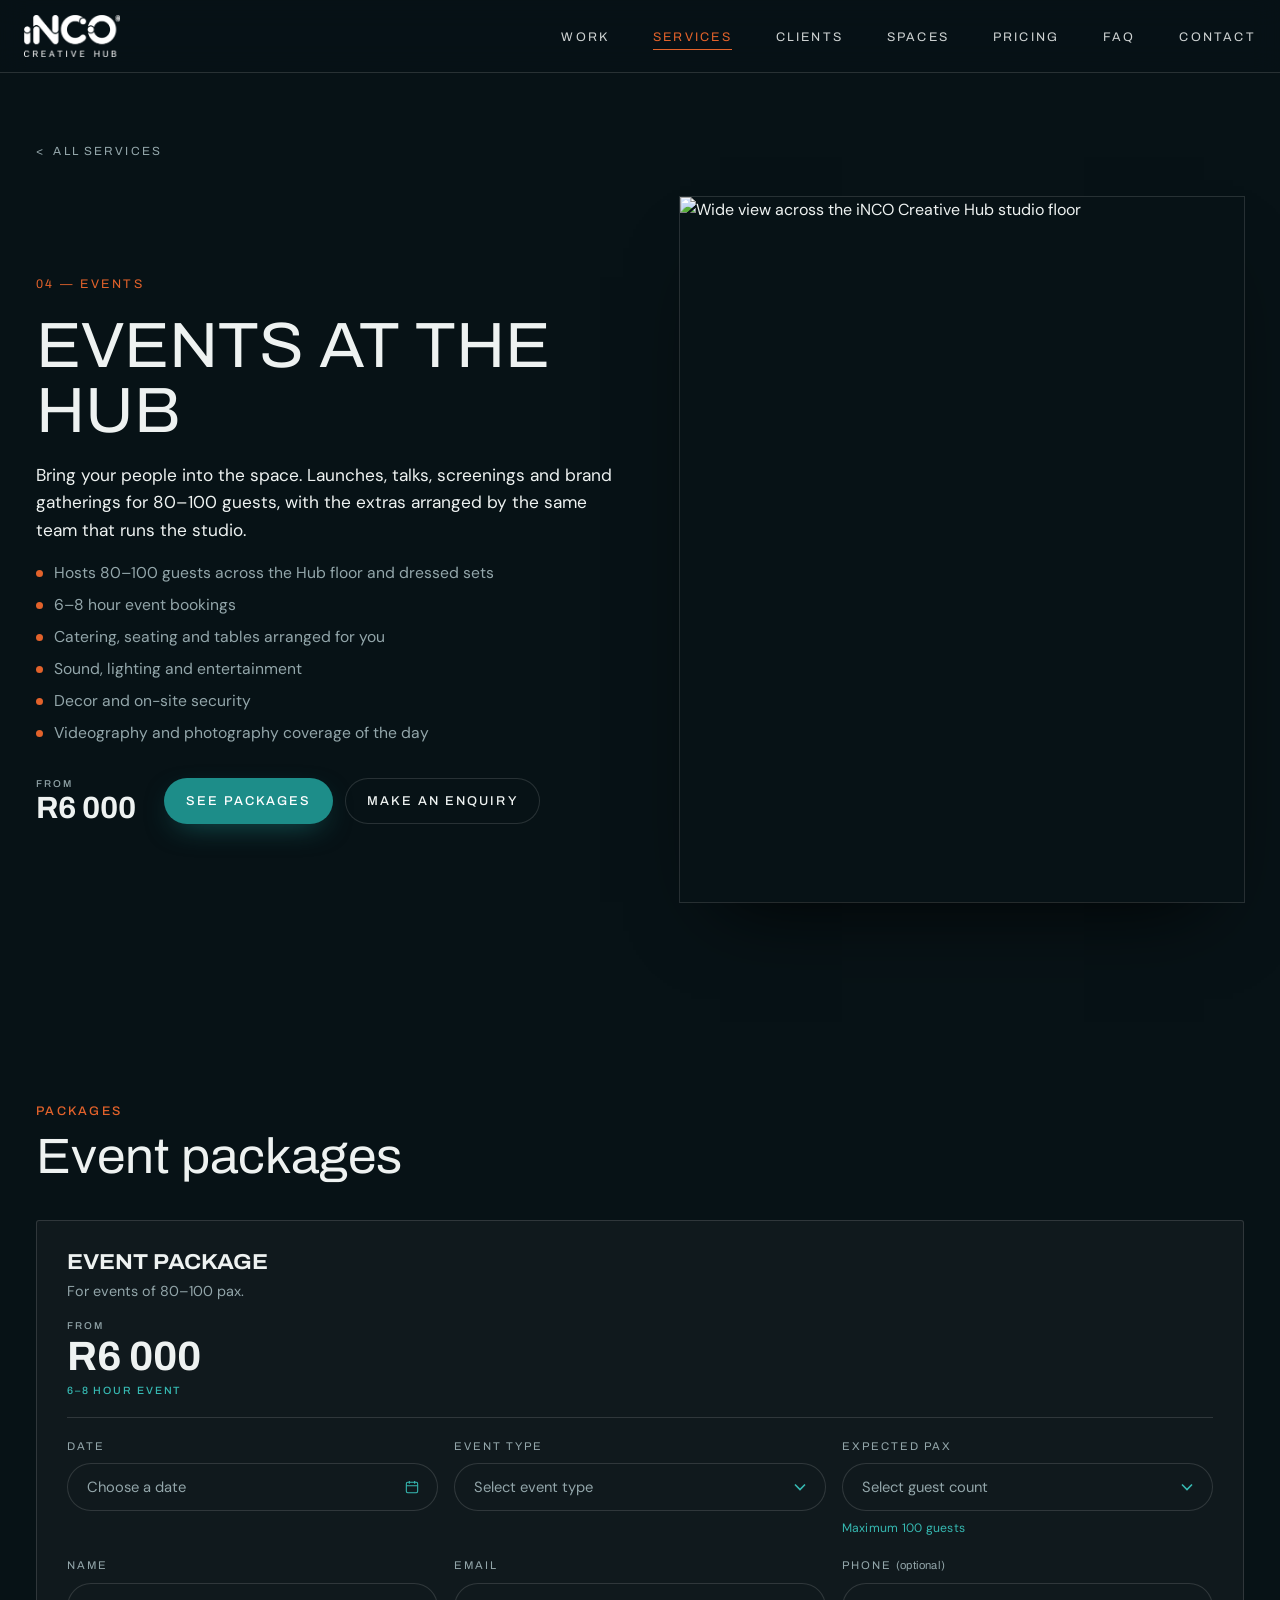
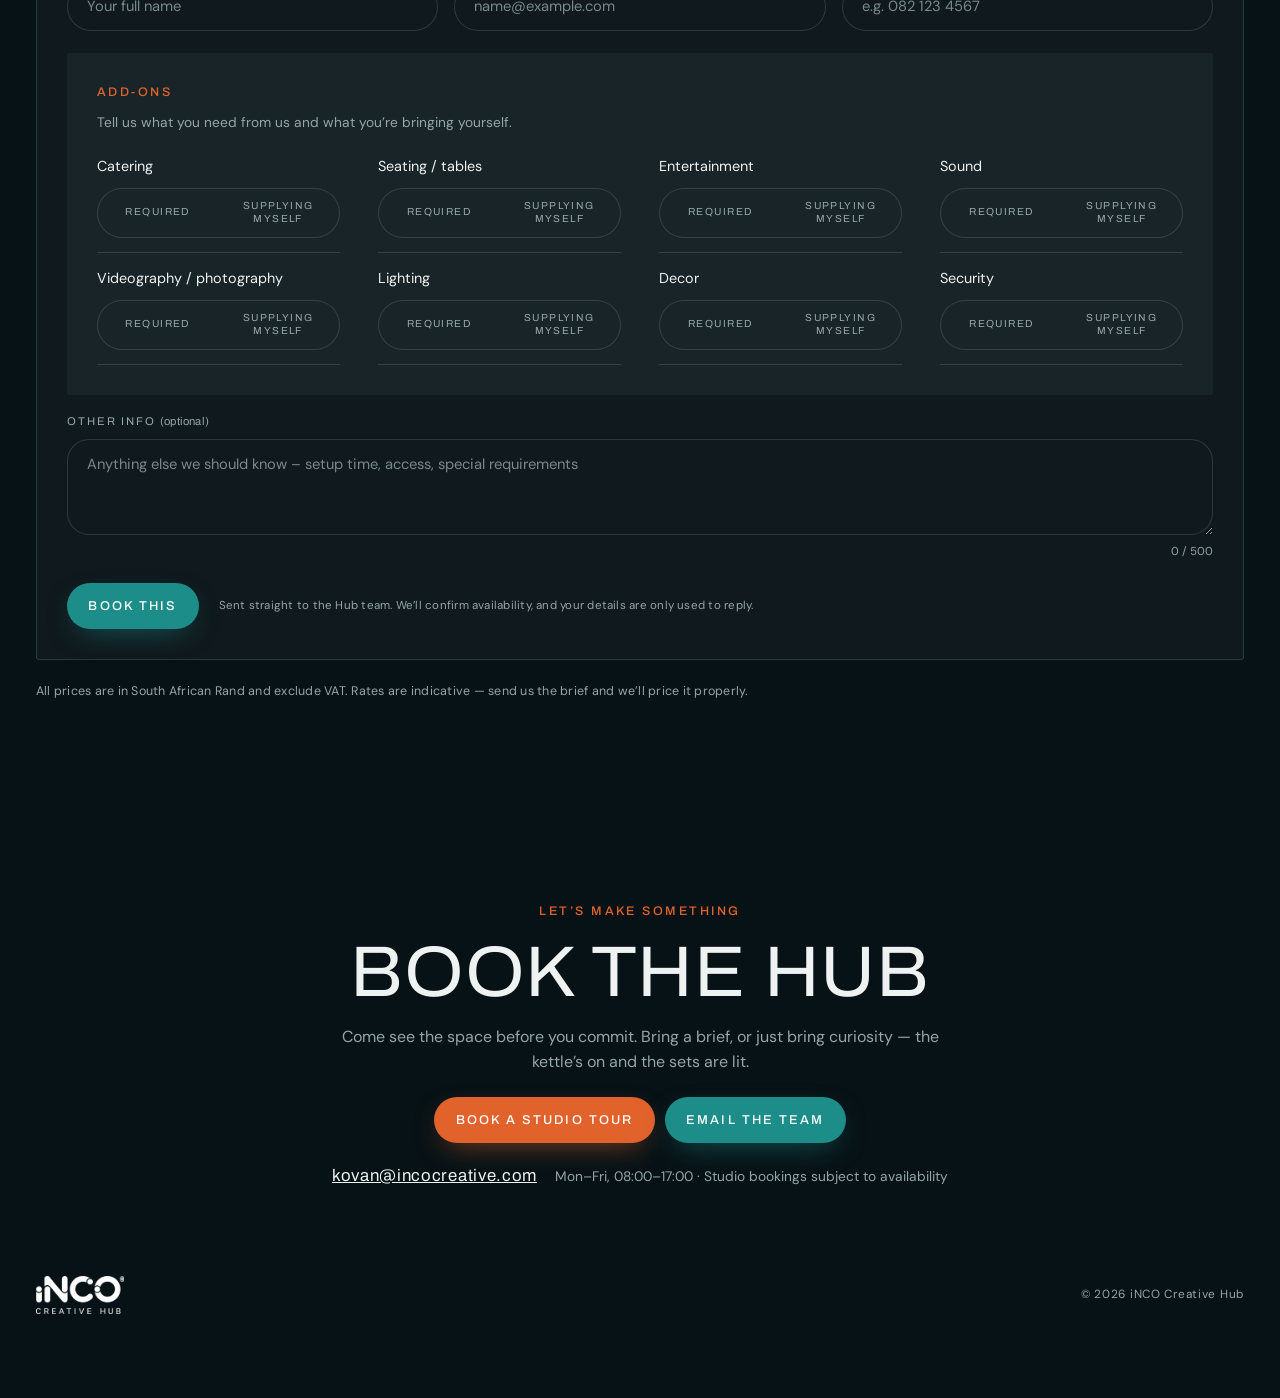
==== events.html @ 69b6cc2a "Real service pages + Services sub-menu; pricing on the page (no pop-up); sitemap and robots" ====
<!doctype html>
<html lang="en">
<head>
<meta charset="utf-8">
<meta name="viewport" content="width=device-width, initial-scale=1, viewport-fit=cover">
<link rel="preconnect" href="https://fonts.googleapis.com">
<link rel="preconnect" href="https://fonts.gstatic.com" crossorigin>
<link rel="stylesheet" href="https://fonts.googleapis.com/css2?family=Archivo:wdth,wght@62..125,300..700&family=DM+Sans:opsz,wght@9..40,300..600&display=swap">
<title>Event Venue in Durban | iNCO Creative Hub</title>
<meta name="description" content="Events at iNCO Creative Hub in Durban: Bring your people into the space. Launches, talks, screenings and brand gatherings for 80–100 guests, with the…">
<link rel="canonical" href="https://sumo69moodley.github.io/inco-creative-hub/events.html">
<meta property="og:type" content="website">
<meta property="og:site_name" content="iNCO Creative Hub">
<meta property="og:title" content="Event Venue in Durban | iNCO Creative Hub">
<meta property="og:description" content="Events at iNCO Creative Hub in Durban: Bring your people into the space. Launches, talks, screenings and brand gatherings for 80–100 guests, with the…">
<meta property="og:url" content="https://sumo69moodley.github.io/inco-creative-hub/events.html">
<meta property="og:image" content="https://incocreative.com/wp-content/uploads/2026/09/inco-hub-space.jpg">
<link rel="stylesheet" href="assets/css/site.css">
</head>
<body class="page-svc">
<!-- Generated by tools/build_pages.py from index.html. Edit index.html, then re-run the script. -->
<main>
  <header class="nav" id="nav">
  <div class="nav__in">
    <a class="nav__logo" href="index.html" aria-label="iNCO Creative Hub home"><img src="assets/img/inco-creative-hub-logo.png" alt="iNCO Creative Hub" width="840" height="362"></a>
    <button class="nav__menu" id="menuBtn" aria-expanded="false" aria-controls="navLinks">MENU</button>
    <ul class="nav__links" id="navLinks">
      <li><a href="index.html#work" data-spy="work">WORK</a></li>
      <li class="has-sub"><a href="index.html#services" data-spy="services" class="is-active">SERVICES</a>
        <ul class="nav__sub" aria-label="Services">
          <li><a href="vodcasting.html">Vodcasting</a></li>
          <li><a href="videography.html">Videography</a></li>
          <li><a href="photography.html">Photography</a></li>
          <li><a href="events.html" aria-current="page">Events</a></li>
        </ul>
      </li>
      <li><a href="index.html#clients" data-spy="clients">CLIENTS</a></li>
      <li><a href="index.html#spaces" data-spy="spaces">SPACES</a></li>
      <li><a href="index.html#pricing" data-spy="pricing">PRICING</a></li>
      <li><a href="index.html#faq" data-spy="faq">FAQ</a></li>
      <li><a href="index.html#contact" data-spy="contact">CONTACT</a></li>
    </ul>
  </div>
</header>

  <section class="svcpage" aria-labelledby="svcTitle">
    <div class="wrap">
      <a class="svcpage__back" href="index.html#services">&lt;&nbsp; All services</a>
      <div class="svcpage__hero">
        <div class="pg-text svcpage__text">
          <span class="num">04 — EVENTS</span>
          <h1 id="svcTitle">Events at the Hub</h1>
          <p>Bring your people into the space. Launches, talks, screenings and brand gatherings for 80–100 guests, with the extras arranged by the same team that runs the studio.</p>
          <ul class="pg-list"><li>Hosts 80–100 guests across the Hub floor and dressed sets</li><li>6–8 hour event bookings</li><li>Catering, seating and tables arranged for you</li><li>Sound, lighting and entertainment</li><li>Decor and on-site security</li><li>Videography and photography coverage of the day</li></ul>
          <div class="pg-foot"><p class="pg-from"><small>From</small>R6 000</p><div class="svcpage__btns"><a class="btn btn--teal" href="#packages">See packages</a><button class="btn btn--ghost" type="button" data-enquire="Events" aria-haspopup="dialog">Make an enquiry</button></div></div>
        </div>
        <figure class="svcpage__img"><img src="https://incocreative.com/wp-content/uploads/2026/09/inco-hub-space.jpg" alt="Wide view across the iNCO Creative Hub studio floor" loading="eager" fetchpriority="high"></figure>
      </div>
      <div class="svcpage__pk" id="packages">
        <p class="eyebrow">Packages</p>
        <h2 class="h-lg">Event packages</h2>
        <div class="ppanel" id="panel-evt">
        <div class="tiers">
          <article class="tier">
            <h3>Event Package</h3>
            <p class="tier__sub">For events of 80–100 pax.</p>
            <p class="tier__price tier__price--gap">R6 000<small>6–8 hour event</small></p>
            <form class="bk" id="bkForm" novalidate aria-label="Book the event space" data-package="Event Package" data-price-zar="6000" data-duration="6–8 hours">
              <div class="bk__grid">
                <div class="bk__f" id="bkDateF">
                  <span class="bk__lbl" id="bkDateLbl">Date</span>
                  <div class="bk__dwrap">
                    <button class="bk__ctl bk__date" id="bkDate" type="button" aria-haspopup="dialog" aria-expanded="false" aria-controls="bkCal" aria-labelledby="bkDateLbl bkDateTxt" aria-describedby="bkDateErr"><span id="bkDateTxt">Choose a date</span><svg width="16" height="16" viewBox="0 0 24 24" fill="none" stroke="currentColor" stroke-width="1.6" aria-hidden="true"><rect x="3.5" y="5" width="17" height="15.5" rx="2"/><path d="M3.5 10h17M8 3v4M16 3v4"/></svg></button>
                    <div class="bk__cal" id="bkCal" role="dialog" aria-label="Choose an event date" hidden></div>
                  </div>
                  <p class="bk__err" id="bkDateErr" hidden>Choose a date for your event.</p>
                </div>
                <div class="bk__f" id="bkTypeF">
                  <label class="bk__lbl" for="bkType">Event type</label>
                  <select class="bk__ctl" id="bkType" required aria-describedby="bkTypeErr">
                    <option value="" disabled selected>Select event type</option><option>Corporate function</option><option>Product launch</option><option>Conference / seminar</option><option>Workshop / training</option><option>Networking event</option><option>Brand activation</option><option>Private celebration</option><option>Other</option>
                  </select>
                  <p class="bk__err" id="bkTypeErr" hidden>Choose the type of event.</p>
                </div>
                <div class="bk__f" id="bkPaxF">
                  <label class="bk__lbl" for="bkPax">Expected pax</label>
                  <select class="bk__ctl" id="bkPax" required aria-describedby="bkPaxHelp bkPaxErr">
                    <option value="" disabled selected>Select guest count</option><option>10–20</option><option>21–30</option><option>31–40</option><option>41–50</option><option>51–60</option><option>61–70</option><option>71–80</option><option>81–90</option><option>91–100</option>
                  </select>
                  <p class="bk__help" id="bkPaxHelp">Maximum 100 guests</p>
                  <p class="bk__err" id="bkPaxErr" hidden>Choose how many guests you expect.</p>
                </div>
                <div class="bk__f" id="bkNameF">
                  <label class="bk__lbl" for="bkName">Name</label>
                  <input class="bk__ctl" id="bkName" autocomplete="name" maxlength="80" required aria-describedby="bkNameErr" placeholder="Your full name">
                  <p class="bk__err" id="bkNameErr" hidden>Add your name so we know who&rsquo;s booking.</p>
                </div>
                <div class="bk__f" id="bkEmailF">
                  <label class="bk__lbl" for="bkEmail">Email</label>
                  <input class="bk__ctl" id="bkEmail" type="email" autocomplete="email" maxlength="120" required aria-describedby="bkEmailErr" placeholder="name@example.com">
                  <p class="bk__err" id="bkEmailErr" hidden>Enter an email address like name@example.com.</p>
                </div>
                <div class="bk__f" id="bkPhoneF">
                  <label class="bk__lbl" for="bkPhone">Phone <span class="bk__opt">(optional)</span></label>
                  <input class="bk__ctl" id="bkPhone" type="tel" inputmode="tel" autocomplete="tel" maxlength="30" aria-describedby="bkPhoneErr" placeholder="e.g. 082 123 4567">
                  <p class="bk__err" id="bkPhoneErr" hidden>Check the number (digits, spaces, + and - only).</p>
                </div>
                <!-- spam trap: hidden from people, bots fill it in -->
                <div class="hp" aria-hidden="true"><label for="bkWeb">Leave this empty</label><input id="bkWeb" type="text" tabindex="-1" autocomplete="off"></div>
                <!-- add-ons (Events only): Required | Supplying myself, sent with the booking -->
                <div class="bk__f bk__f--full addons addons--pick bk__addons" id="bkAddons"><h4>Add-ons</h4><p class="addons__intro">Tell us what you need from us and what you&rsquo;re bringing yourself.</p><dl><div><dt id="ao-catering">Catering</dt><dd><span class="seg" role="group" aria-labelledby="ao-catering" data-addon="catering"><button class="seg__btn" type="button" data-val="required" aria-pressed="false">Required</button><button class="seg__btn" type="button" data-val="self_supplied" aria-pressed="false">Supplying myself</button></span></dd></div><div><dt id="ao-seating_tables">Seating / tables</dt><dd><span class="seg" role="group" aria-labelledby="ao-seating_tables" data-addon="seating_tables"><button class="seg__btn" type="button" data-val="required" aria-pressed="false">Required</button><button class="seg__btn" type="button" data-val="self_supplied" aria-pressed="false">Supplying myself</button></span></dd></div><div><dt id="ao-entertainment">Entertainment</dt><dd><span class="seg" role="group" aria-labelledby="ao-entertainment" data-addon="entertainment"><button class="seg__btn" type="button" data-val="required" aria-pressed="false">Required</button><button class="seg__btn" type="button" data-val="self_supplied" aria-pressed="false">Supplying myself</button></span></dd></div><div><dt id="ao-sound">Sound</dt><dd><span class="seg" role="group" aria-labelledby="ao-sound" data-addon="sound"><button class="seg__btn" type="button" data-val="required" aria-pressed="false">Required</button><button class="seg__btn" type="button" data-val="self_supplied" aria-pressed="false">Supplying myself</button></span></dd></div><div><dt id="ao-videography_photography">Videography / photography</dt><dd><span class="seg" role="group" aria-labelledby="ao-videography_photography" data-addon="videography_photography"><button class="seg__btn" type="button" data-val="required" aria-pressed="false">Required</button><button class="seg__btn" type="button" data-val="self_supplied" aria-pressed="false">Supplying myself</button></span></dd></div><div><dt id="ao-lighting">Lighting</dt><dd><span class="seg" role="group" aria-labelledby="ao-lighting" data-addon="lighting"><button class="seg__btn" type="button" data-val="required" aria-pressed="false">Required</button><button class="seg__btn" type="button" data-val="self_supplied" aria-pressed="false">Supplying myself</button></span></dd></div><div><dt id="ao-decor">Decor</dt><dd><span class="seg" role="group" aria-labelledby="ao-decor" data-addon="decor"><button class="seg__btn" type="button" data-val="required" aria-pressed="false">Required</button><button class="seg__btn" type="button" data-val="self_supplied" aria-pressed="false">Supplying myself</button></span></dd></div><div><dt id="ao-security">Security</dt><dd><span class="seg" role="group" aria-labelledby="ao-security" data-addon="security"><button class="seg__btn" type="button" data-val="required" aria-pressed="false">Required</button><button class="seg__btn" type="button" data-val="self_supplied" aria-pressed="false">Supplying myself</button></span></dd></div></dl></div>
                <div class="bk__f bk__f--full">
                  <label class="bk__lbl" for="bkInfo">Other info <span class="bk__opt">(optional)</span></label>
                  <textarea class="bk__ctl" id="bkInfo" rows="3" maxlength="500" aria-describedby="bkCount" placeholder="Anything else we should know – setup time, access, special requirements"></textarea>
                  <p class="bk__count" id="bkCount">0 / 500</p>
                </div>
              </div>
              <div class="bk__foot">
                <button class="btn btn--ghost" type="submit" id="bkSend">Book this</button>
                <p class="note">Sent straight to the Hub team. We&rsquo;ll confirm availability, and your details are only used to reply.</p>
              </div>
              <p class="bk__msg" id="bkMsg" role="status" aria-live="polite" hidden></p>
            </form>
          </article></div>
      </div>
        <p class="note pricing__note">All prices are in South African Rand and exclude VAT. Rates are indicative — send us the brief and we’ll price it properly.</p>
      </div>
    </div>
  </section>

  <section class="closing" aria-label="Contact">
    <div class="wrap">
      <div class="talk" id="contact">
        <p class="eyebrow">Let’s make something</p>
        <h2 class="h-xl">Book the Hub</h2>
        <p class="lede">Come see the space before you commit. Bring a brief, or just bring curiosity — the kettle’s on and the sets are lit.</p>
        <div class="visit__btns"><button class="btn btn--orange" type="button" data-enquire="Studio tour" aria-haspopup="dialog">Book a studio tour</button><button class="btn btn--teal" type="button" data-enquire="General enquiry" aria-haspopup="dialog">Email the team</button></div>
        <p class="talk__mail"><a href="mailto:kovan@incocreative.com">kovan@incocreative.com</a><span>Mon–Fri, 08:00–17:00 · Studio bookings subject to availability</span></p>
      </div>
      <footer class="foot">
        <img src="assets/img/inco-creative-hub-logo.png" alt="iNCO Creative Hub" width="840" height="362" loading="lazy">
        <small>&copy; <span id="yr">2026</span> iNCO Creative Hub</small>
      </footer>
    </div>
  </section>
</main>

<!-- Enquiry drawer -->
<div class="drawer" id="drawer" role="dialog" aria-modal="true" aria-labelledby="dTitle" hidden>
  <div class="drawer__scrim" data-dclose></div>
  <div class="drawer__panel">
    <button class="drawer__x" type="button" data-dclose aria-label="Close enquiry"><svg width="14" height="14" viewBox="0 0 24 24" stroke="currentColor" stroke-width="1.8" fill="none"><path d="M5 5l14 14M19 5L5 19"/></svg></button>
    <p class="eyebrow">Make an enquiry</p>
    <h2 id="dTitle">Let&rsquo;s talk</h2>
    <form id="enqForm" novalidate>
      <div style="display:flex;flex-direction:column;gap:14px">
        <div class="field"><label for="fName">Name</label><input id="fName" name="name" autocomplete="name" maxlength="80" required></div>
        <div class="field"><label for="fEmail">Email</label><input id="fEmail" name="email" type="email" autocomplete="email" maxlength="120" required></div>
        <div class="field"><label for="fPhone">Phone <span class="field__opt">(optional)</span></label><input id="fPhone" name="phone" type="tel" autocomplete="tel" inputmode="tel" maxlength="30"></div>
        <div class="field"><label for="fTopic">I&rsquo;m interested in</label>
          <select id="fTopic" name="topic">
            <option>General enquiry</option><option>Studio tour</option><option>Vodcasting</option><option>Photography</option><option>Videography</option><option>Events</option><option>Full offering</option><option>The space</option><option>Project enquiry</option>
          </select></div>
        <div class="field"><label for="fMsg">Message</label><textarea id="fMsg" name="message" rows="5" maxlength="2000" required></textarea></div>
        <!-- spam trap: hidden from people, bots fill it in -->
        <div class="hp" aria-hidden="true"><label for="fWeb">Leave this empty</label><input id="fWeb" name="_honey" type="text" tabindex="-1" autocomplete="off"></div>
        <label class="consent"><input id="fConsent" type="checkbox" required> <span>I agree that iNCO Creative may use these details to respond to my enquiry.</span></label>
        <button class="btn btn--orange" type="submit" id="fSend">Send enquiry</button>
        <p class="drawer__msg" id="dMsg" role="status" aria-live="polite" hidden></p>
        <p class="note" style="margin:0">Sent securely (HTTPS) straight to the iNCO team at kovan@incocreative.com. Your details are only used to reply to you.</p>
      </div>
    </form>
  </div>
</div>

<button class="totop" id="toTop" type="button" aria-label="Back to top" title="Back to top" tabindex="-1">
  <svg viewBox="0 0 24 24" fill="none" stroke="currentColor" stroke-width="1.8" stroke-linecap="round" stroke-linejoin="round" aria-hidden="true"><path d="M12 19V5M5.5 11.5L12 5l6.5 6.5"/></svg>
</button>

<script src="assets/js/site.js"></script>
</body>
</html>
---- assets/css/site.css ----
/* Layout: one-page cinematic scroll in five sections (Home, Work ring, Services book, Spaces, Clients) on a dark studio ground. */
:root{--strip-pad:26px;--sec:100px; /* space between sections (200px on bigger screens, see below) *//* one gap between every section */
  --ink:#071216;          /* page ground (brief dark) */
  --panel:#10191d;        /* book pages, panels */
  --panel-2:#192428;      /* raised surface */
  --deep:#0b3b4f;         /* brand deep teal (cover) */
  --teal:#1d8d89;         /* teal action */
  --teal-hi:#36b9b2;      /* teal on dark, links */
  --orange:#e2622b;       /* brand orange */
  --orange-hi:#f07a45;
  --cream:#f3eee5;        /* logo strip */
  --fg:#eef2f1;
  --muted:#93a6aa;
  --line:rgba(238,242,241,.14);
  --display:"Archivo","Arial Narrow",Arial,sans-serif;
  --body:"DM Sans",system-ui,-apple-system,"Segoe UI",Roboto,sans-serif;
  --gutter:max(16px,env(safe-area-inset-left,0px));
  --gutter-r:max(16px,env(safe-area-inset-right,0px));
  --wrap:1240px;
  --ease:cubic-bezier(.22,.8,.24,1);
  color-scheme:dark;
}
@media (min-width:1024px){:root{--sec:200px}}
*{box-sizing:border-box}
[hidden]{display:none!important}
html{scroll-behavior:smooth;background:var(--ink)}
body{margin:0;background:var(--ink);color:var(--fg);font-family:var(--body);font-size:16px;line-height:1.6;-webkit-font-smoothing:antialiased;overflow-x:hidden}
body::before{content:"";position:fixed;inset:0 0 auto;height:env(safe-area-inset-top,0px);z-index:60;background:var(--ink)}
img,video{max-width:100%;display:block}
a{color:inherit}
button{font:inherit;color:inherit}
:focus-visible{outline:2px solid var(--orange);outline-offset:3px}
.sr{position:absolute!important;width:1px;height:1px;overflow:hidden;clip:rect(0 0 0 0);white-space:nowrap}
.wrap{max-width:var(--wrap);margin:0 auto;padding-left:var(--gutter);padding-right:var(--gutter-r)}
.eyebrow{font-family:var(--display);font-size:.78rem;letter-spacing:.2em;text-transform:uppercase;color:var(--orange);font-weight:500;margin:0}
.h-xl{font-family:var(--display);font-weight:400;font-stretch:105%;text-transform:uppercase;letter-spacing:.01em;line-height:1.02;font-size:clamp(2.3rem,5.6vw,4.6rem);margin:.25em 0 .2em;text-wrap:balance}
.h-lg{font-family:var(--display);font-weight:400;font-stretch:104%;line-height:1.08;font-size:clamp(1.9rem,4vw,3.1rem);margin:.2em 0;text-wrap:balance}
.lede{color:var(--muted);margin:0;max-width:58ch}
.btn{display:inline-flex;align-items:center;justify-content:center;gap:.6em;border:0;cursor:pointer;text-decoration:none;font-family:var(--display);font-weight:500;font-size:.8rem;letter-spacing:.16em;text-transform:uppercase;padding:1em 1.7em;border-radius:999px;transition:transform .35s var(--ease),background .25s,box-shadow .35s var(--ease)}
/* same shine as the step icons (7s cycle, same streak): a light streak sweeps across every call-to-action button */
.btn{position:relative;overflow:hidden;isolation:isolate}
.btn::after{content:"";position:absolute;inset:-20%;background:linear-gradient(115deg,transparent 38%,rgba(255,255,255,.55) 50%,transparent 62%);transform:translateX(-70%);animation:btnShine 7s ease-in-out infinite;animation-delay:var(--sd,0s);pointer-events:none}
.btn:nth-child(2){--sd:.9s}.btn:nth-child(3){--sd:1.8s}.btn:nth-child(4){--sd:2.7s}
@keyframes btnShine{0%,45%{transform:translateX(-70%)}85%,100%{transform:translateX(70%)}}  /* same timing as icoShine, shorter path for wide buttons */
.paused .btn::after{animation:none}
.btn:hover{transform:translateY(-2px)}
.btn--orange{background:var(--orange);color:#fff;box-shadow:0 10px 30px -12px rgba(226,98,43,.7)}
.btn--orange:hover{background:var(--orange-hi)}
.btn--teal{background:var(--teal);color:#fff;box-shadow:0 10px 30px -12px rgba(29,141,137,.7)}
.btn--teal:hover{background:#22a39e}
.btn--ghost{background:transparent;color:var(--fg);box-shadow:inset 0 0 0 1px var(--line)}
.btn--ghost:hover{box-shadow:inset 0 0 0 1px var(--fg)}
.note{font-size:.72rem;color:var(--muted);letter-spacing:.02em}

/* ---------- NAV ---------- */
/* The nav sits just below the hero video as a floating pill; as it scrolls up to the top it widens
   (driven by --nx, 0 → 1, set on scroll) into a full-width bar that then sticks above every section. */
html{scroll-padding-top:72px}
.nav{--nx:0;--pw:min(900px,calc(100% - 32px));position:sticky;top:0;z-index:50;height:72px}
.nav__in{display:flex;align-items:center;justify-content:space-between;gap:24px;height:72px;width:calc(var(--pw) + (100% - var(--pw)) * var(--nx));margin:0 auto;padding-inline:max(24px,calc(var(--nx) * (100vw - 1352px) / 2));border-radius:calc((1 - var(--nx)) * 36px);background:rgba(7,18,22,.82);backdrop-filter:blur(14px);-webkit-backdrop-filter:blur(14px);box-shadow:0 0 0 1px rgba(255,255,255,calc((1 - var(--nx)) * .1)),0 1px 0 var(--line),0 18px 40px -24px rgba(0,0,0,calc((1 - var(--nx)) * .9))}
.nav__logo{display:block;width:96px;transition:opacity .5s,transform .5s var(--ease)}
.nav__logo img{width:100%;height:auto}
.nav.is-solid .nav__logo{opacity:1;transform:none;pointer-events:auto}
.nav__links{display:flex;gap:calc(clamp(14px,1.6vw,22px) + var(--nx) * (clamp(18px,3.4vw,52px) - clamp(14px,1.6vw,22px)));list-style:none;margin:0;padding:0}
.nav__links a{font-family:var(--display);font-size:.78rem;letter-spacing:.18em;text-decoration:none;color:var(--fg);opacity:.86;position:relative;padding:6px 0;transition:color .25s,opacity .25s}
.nav__links a::after{content:"";position:absolute;left:0;right:0;bottom:0;height:1px;background:var(--orange);transform:scaleX(0);transform-origin:left;transition:transform .4s var(--ease)}
.nav__links a:hover,.nav__links a.is-active{color:var(--orange);opacity:1}
.nav__links a.is-active::after{transform:scaleX(1)}
.nav__menu{display:none;background:none;border:0;font-family:var(--display);letter-spacing:.2em;font-size:.78rem;padding:10px 0;cursor:pointer}

/* ---------- 01 HOME ---------- */
.home{position:relative;height:100svh;min-height:540px;overflow:hidden;background:#000}
.home__bg{position:absolute;inset:0;z-index:0;container-type:size;opacity:calc(1 - .45*var(--hx,0));transform:translateY(calc(var(--hx,0) * 8%));background:#000 url("assets/img/paint-film3-poster.jpg") 50% 75%/cover no-repeat}
/* the logo + CREATIVE HUB sit ~1.6% left of centre in paint-film3; nudge right and scale up a touch so no edge shows */
.home__film{--nudge:translateX(1.6%) scale(1.035);position:absolute;inset:0;width:100%;height:100%;object-fit:cover;object-position:50% 75%;transform:var(--nudge);pointer-events:none}
.home::after{content:"";position:absolute;inset:0;z-index:1;background:linear-gradient(180deg,rgba(7,18,22,0) 0,rgba(7,18,22,0) 76%,rgba(7,18,22,.45) 86%,rgba(7,18,22,.85) 95%,var(--ink) 100%);pointer-events:none}
.home__ctas{position:absolute;z-index:3;left:0;right:0;bottom:calc(env(safe-area-inset-bottom,0px) + 14px);display:flex;flex-direction:column;align-items:center;gap:12px;padding-left:var(--gutter);padding-right:var(--gutter-r)}
.home__btns{display:flex;flex-wrap:wrap;gap:14px;justify-content:center;transition:transform 1s var(--ease),opacity 1s}
.scrollcue{font-family:var(--display);font-size:.64rem;letter-spacing:.3em;color:rgba(255,255,255,.8);text-decoration:none;display:flex;flex-direction:column;align-items:center;gap:6px}
.scrollcue i{width:1px;height:18px;background:linear-gradient(var(--fg),transparent);animation:cue 2.2s var(--ease) infinite;transform-origin:top}
@keyframes cue{0%{transform:scaleY(0)}50%{transform:scaleY(1)}100%{transform:scaleY(1);opacity:0}}

/* ---------- 02 WORK ---------- */
.work{position:relative;min-height:100svh;overflow:hidden;display:flex;flex-direction:column;isolation:isolate;background:var(--ink)}
.work__bg{position:absolute;inset:0;z-index:-1;container-type:size;background:#05090b url("assets/img/walkthrough-poster.jpg") center/cover;-webkit-mask-image:linear-gradient(180deg,transparent 0,rgba(0,0,0,.35) 9%,#000 30%);mask-image:linear-gradient(180deg,transparent 0,rgba(0,0,0,.35) 9%,#000 30%)}
.work__bg video{position:absolute;inset:0;width:100%;height:100%;object-fit:cover}
.work__yt{position:absolute;top:50%;left:50%;width:calc((max(100cqh,56.25cqw) + 180px) * 1.7778);height:calc(max(100cqh,56.25cqw) + 180px);transform:translate(-50%,-50%);border:0;pointer-events:none;opacity:0;transition:opacity 1.6s}
.work__yt.is-live{opacity:1}
/* Portrait screens (phones, upright tablets): show each 16:9 video whole, as a full-width band,
   instead of cropping it to a thin middle strip. A blurred copy of the artwork fills the space around it. */
@media (max-aspect-ratio:4/3){
  .home__bg{background:#05090b}
  .home__bg::before{content:"";position:absolute;inset:-60px;background:url("assets/img/paint-film3-poster.jpg") center/cover no-repeat;filter:blur(40px) brightness(.45) saturate(1.2)}
  .home__bg::after{content:"";position:absolute;z-index:1;left:0;top:-6.75cqw;width:100%;height:56.25cqw;transform:none;background:url("assets/img/paint-film3-poster.jpg") center/cover no-repeat}
  .home__film{z-index:2;inset:auto;left:0;top:-6.75cqw;width:100%;height:56.25cqw;transform:var(--nudge);transform-origin:50% 0}
  .home__ctas{bottom:auto;top:calc(49.5vw - 48px);gap:10px}
  .home__btns{flex-wrap:nowrap!important;gap:8px!important;justify-content:center}
  .home__btns .btn{font-size:.6rem;letter-spacing:.1em;padding:.95em 1.15em;white-space:nowrap;box-shadow:0 6px 18px rgba(0,0,0,.35)}
  .home__ctas .scrollcue{display:none}
  .home{height:49.5vw;min-height:0} /* top ~12% of paint-film3 is a near-black band; crop it off on narrow screens */
  .home::after{background:none}
  .work__bg.yt-live video{filter:blur(30px) brightness(.5) saturate(1.2);transform:scale(1.15)}
  .work__yt{width:100cqw;height:56.25cqw;transform:translate(-50%,-50%)}
}
.work__bg::after{content:"";position:absolute;inset:0;background:radial-gradient(ellipse at 50% 58%,rgba(7,18,22,.35) 0,rgba(7,18,22,.78) 70%),linear-gradient(180deg,rgba(7,18,22,.75),rgba(7,18,22,.2) 30%,rgba(7,18,22,.35) 70%,var(--ink))}
.work__head{padding-top:40px;text-align:center}
.work__head .h-lg{font-weight:300}
.stage{position:relative;flex:1;display:flex;align-items:center;justify-content:center;min-height:clamp(380px,56vh,620px);perspective:1500px;perspective-origin:50% 42%;touch-action:pan-y;user-select:none;-webkit-user-select:none;cursor:grab}
.stage.is-drag{cursor:grabbing}
.ring{--cw:clamp(150px,min(18vw,30vh),330px);--r:460px;position:relative;width:var(--cw);height:calc(var(--cw)*1.38);transform-style:preserve-3d;will-change:transform}
.reel{--f:1;position:absolute;inset:0;padding:0;border:0;background:#0a0f11;cursor:pointer;transform-style:preserve-3d;transform:rotateY(var(--a)) translateZ(var(--r));transition:transform .6s var(--ease),box-shadow .4s;box-shadow:0 0 0 1px var(--edge,var(--teal)),0 30px 60px -30px rgba(0,0,0,.9);border-radius:3px;overflow:hidden}
.reel:nth-child(odd){--edge:var(--orange)}
.reel::before,.reel::after{content:"";position:absolute;left:6px;right:6px;height:7px;z-index:2;background:repeating-linear-gradient(90deg,transparent 0 5px,rgba(243,238,229,.82) 5px 12px,transparent 12px 16px);opacity:.9;border-radius:1px}
.reel::before{top:5px}.reel::after{bottom:5px}
.reel__img{position:absolute;inset:18px 7px;width:calc(100% - 14px);height:calc(100% - 36px);object-fit:cover;filter:brightness(calc(.45 + .55*var(--f))) saturate(calc(.7 + .3*var(--f)));transition:filter .4s;backface-visibility:hidden}
.reel__cap{position:absolute;left:7px;right:7px;bottom:18px;z-index:1;padding:28px 12px 10px;text-align:left;background:linear-gradient(transparent,rgba(7,18,22,.92));opacity:0;transform:translateY(8px);transition:opacity .4s,transform .5s var(--ease)}
.reel__cap b{display:block;font-family:var(--display);font-weight:500;font-size:.82rem;letter-spacing:.06em;text-transform:uppercase}
.reel__cap span{font-size:.7rem;color:var(--teal-hi)}
.reel__num{position:absolute;top:22px;left:12px;z-index:1;font-family:var(--display);font-size:.62rem;letter-spacing:.18em;color:rgba(255,255,255,.75);opacity:calc(var(--f))}
.reel.is-hot{transform:rotateY(var(--a)) translateZ(calc(var(--r) + 90px)) scale(1.16);box-shadow:0 0 0 2px var(--orange),0 50px 90px -30px rgba(0,0,0,.95);z-index:5}
.reel.is-hot .reel__img{filter:none}
.reel.is-hot .reel__cap{opacity:1;transform:none}
.ring.has-hot .reel:not(.is-hot) .reel__img{filter:brightness(calc(.35 + .45*var(--f))) saturate(.65)}
.work__foot{display:flex;justify-content:center;align-items:flex-end;gap:16px;flex-wrap:wrap;padding-bottom:8px}
.work__hint{font-family:var(--display);font-size:.72rem;letter-spacing:.24em;color:var(--fg);text-transform:uppercase;margin:0 auto;transition:color .3s}
.work__hint.is-sel{color:var(--orange)}
/* scrolling "iNCO CREATIVE HUB" band under the carousel */
.work__mq{overflow:hidden;margin-top:100px;padding:clamp(6px,1.2vw,14px) 0 clamp(18px,2.6vw,34px);-webkit-mask-image:linear-gradient(90deg,transparent,#000 6%,#000 94%,transparent);mask-image:linear-gradient(90deg,transparent,#000 6%,#000 94%,transparent)}
.work__mq-track{display:flex;width:max-content;animation:marquee 40s linear infinite}
.work__mq-set{display:flex;align-items:center;flex:none}
.work__mq-set>span{font-family:var(--display);font-weight:700;font-stretch:118%;text-transform:none;font-size:clamp(2.6rem,8vw,6.8rem);line-height:1;letter-spacing:-.01em;white-space:nowrap;color:var(--fg);padding:0 .35em}
.work__mq-set .mq-c{color:var(--orange)}
.work__mq-set .mq-h{color:var(--teal)}
.work__mq-set>span:nth-child(4n+3),.work__mq-set>span:nth-child(4n+3) span{color:transparent;-webkit-text-stroke:2px var(--fg)}
.work__mq-set i{flex:none;width:.5em;height:.5em;font-size:clamp(2.6rem,8vw,6.8rem);border-radius:50%;background:var(--orange)}
.work__mq-set i:nth-of-type(even){background:var(--teal)}
.paused .work__mq-track{animation-play-state:paused}
/* slow services band above "Our work": each service alternates orange / teal */
.work__mq--svc{margin-top:0;padding:100px 0}
.work__mq--svc + .work__head{padding-top:0}
.work__mq--svc .work__mq-track{animation-duration:28s}
.work__mq--svc .work__mq-set>span{font-size:clamp(1.2rem,3.15vw,2.7rem);text-transform:uppercase}
.work__mq--svc .work__mq-set>span:nth-child(4n+1){color:var(--orange)}
.work__mq--svc .work__mq-set>span:nth-child(4n+3){color:var(--teal);-webkit-text-stroke:0}
.work__mq--svc .work__mq-set i,.work__mq--svc .work__mq-set i:nth-of-type(even){font-size:clamp(1.2rem,3.15vw,2.7rem);width:.28em;height:.28em;background:var(--fg)}
.work__swipe{display:none;font-family:var(--display);font-size:.75rem;letter-spacing:.18em;color:var(--fg)}

/* ---------- MODAL (project) ---------- */
.modal{position:fixed;inset:0;z-index:80;display:grid;place-items:center;padding:calc(env(safe-area-inset-top,0px) + 20px) var(--gutter-r) calc(env(safe-area-inset-bottom,0px) + 20px) var(--gutter)}
.modal__scrim{position:absolute;inset:0;background:rgba(4,10,12,.86);backdrop-filter:blur(10px);-webkit-backdrop-filter:blur(10px);opacity:0;transition:opacity .45s}
.modal.is-open .modal__scrim{opacity:1}
.modal__box{position:relative;width:min(1080px,100%);max-height:100%;overflow:auto;background:var(--panel);display:grid;grid-template-columns:1.55fr 1fr;box-shadow:0 0 0 1px var(--teal),0 60px 120px -40px #000;border-radius:3px}
.modal__box.is-flip{overflow:visible}
.modal__media{position:relative;z-index:2;background:#000;min-height:300px;aspect-ratio:16/10}
.modal__media img,.modal__media video{position:absolute;inset:0;width:100%;height:100%;object-fit:cover}
.modal__media{overflow:hidden}.modal__media .m-bg{filter:blur(28px) brightness(.45) saturate(1.2);transform:scale(1.2)}.modal__media .m-fit{object-fit:contain}
.modal__body{padding:clamp(22px,3vw,40px);display:flex;flex-direction:column;gap:14px;min-width:0}
.modal__body h3{font-family:var(--display);font-weight:400;font-stretch:104%;text-transform:uppercase;font-size:clamp(1.5rem,2.6vw,2.2rem);line-height:1.05;margin:0}
.modal__body p{margin:0;color:var(--muted)}
.modal__meta{padding-right:44px;display:flex;justify-content:space-between;align-items:center;font-family:var(--display);font-size:.72rem;letter-spacing:.2em;color:var(--muted)}
.modal__nav{margin-top:auto;display:flex;gap:10px;flex-wrap:wrap}
@media (max-width:760px){.modal .modal__box{grid-template-columns:minmax(0,1fr)}.modal .modal__media{min-height:0}.modal__nav .btn{flex:1 1 auto}}
.modal__close{position:absolute;top:12px;right:12px;z-index:3;width:42px;height:42px;border-radius:50%;border:1px solid rgba(255,255,255,.4);background:rgba(7,18,22,.6);cursor:pointer;display:grid;place-items:center}
.modal__close:hover{background:var(--orange);border-color:var(--orange)}
.modal .anim-in{opacity:0;transform:translateY(10px);transition:opacity .5s .25s,transform .6s .25s var(--ease)}
.modal.is-open .anim-in{opacity:1;transform:none}

/* ---------- 03 SERVICES BOOK ---------- */
.services{padding-block:var(--sec) 0;background:linear-gradient(180deg,var(--ink),#0a1619 60%,var(--ink))}
.services__grid{display:block;max-width:1480px}
.services__grid>*{min-width:0}
.book{--pgpad:clamp(26px,3.6vw,58px);--s:clamp(30px,3vw,42px);--fp:clamp(10px,1.4vw,18px);position:relative;perspective:2400px;outline:none} /* --pgpad: page inner spacing; the buttons sit the same distance from the content above as from the page bottom */
.book__frame{position:relative;background:#000;padding:clamp(10px,1.4vw,18px);box-shadow:0 50px 90px -40px #000,0 0 0 1px rgba(255,255,255,.06)}
/* page curls: folded corners that say "this is a booklet"; they peel a little every few seconds, lift on hover and turn the page on click */
.curl{position:absolute;bottom:var(--fp);width:var(--s);height:var(--s);z-index:8;cursor:pointer;transition:transform .45s var(--ease);animation:curlHint 6s ease-in-out infinite}
.curl--r{right:var(--fp);transform-origin:100% 100%;background:linear-gradient(135deg,#7d8d91 0%,#4b5b60 36%,#2a383d 48%,#000 50.5%);border-top-left-radius:4px}
.curl--l{left:var(--fp);transform-origin:0 100%;background:linear-gradient(225deg,#7d8d91 0%,#4b5b60 36%,#2a383d 48%,#000 50.5%);border-top-right-radius:4px;animation-delay:3s}
.curl::after{content:"";position:absolute;inset:0;pointer-events:none;background:linear-gradient(135deg,transparent 46%,rgba(0,0,0,.55) 49.5%,transparent 50%)}
.curl--l::after{background:linear-gradient(225deg,transparent 46%,rgba(0,0,0,.55) 49.5%,transparent 50%)}
.curl:hover{animation:none;transform:scale(1.25)}
.book__ctrl button{position:relative;z-index:9} /* page buttons stay above the curls */
@keyframes curlHint{0%,78%,100%{transform:none}86%{transform:scale(1.22)}93%{transform:scale(1.08)}}
.paused .curl{animation:none}
@media (prefers-reduced-motion:reduce){.curl{animation:none}}
@media (max-width:900px){
  .curl--l{display:none}
  .curl--r{top:var(--fp);bottom:auto;transform-origin:100% 0;background:linear-gradient(45deg,#7d8d91 0%,#4b5b60 36%,#2a383d 48%,#000 50.5%);border-radius:0 0 0 4px}
  .curl--r::after{background:linear-gradient(45deg,transparent 46%,rgba(0,0,0,.55) 49.5%,transparent 50%)}
}
.book__spine{position:absolute;top:clamp(10px,1.4vw,18px);bottom:clamp(10px,1.4vw,18px);left:50%;width:40px;margin-left:-20px;z-index:6;pointer-events:none;background:linear-gradient(90deg,transparent,rgba(0,0,0,.55) 45%,rgba(255,255,255,.05) 50%,rgba(0,0,0,.45) 55%,transparent)}
.book__pages{position:relative;display:grid;grid-template-columns:1fr 1fr;min-height:clamp(460px,40vw,640px);transform-style:preserve-3d}
.half{position:relative;background:var(--panel);min-width:0;overflow:hidden}
.half--l{border-right:1px solid rgba(0,0,0,.6)}
.pg-text{height:100%;padding:var(--pgpad);display:flex;flex-direction:column;gap:16px}
.pg-text .num{font-family:var(--display);color:var(--orange);font-size:.78rem;letter-spacing:.2em}
.pg-text h3{font-family:var(--display);font-weight:400;font-stretch:104%;text-transform:uppercase;font-size:clamp(1.8rem,3.2vw,3rem);line-height:1.05;margin:0}
.pg-text p{margin:0;color:var(--fg)}
.pg-text>p{font-size:1.02rem;max-width:54ch}
.pg-text .small{color:var(--muted);font-size:.86rem}
.pg-text .btn{margin-top:auto;align-self:flex-start}
.pg-img{height:100%;padding:clamp(14px,2vw,26px) clamp(14px,2vw,26px) var(--pgpad);display:flex;flex-direction:column;gap:12px}
.pg-img figure{margin:0;flex:1;position:relative;overflow:hidden;min-height:200px}
.pg-img img{position:absolute;inset:0;width:100%;height:100%;object-fit:cover;transition:transform 1.4s var(--ease)}
.pg-img figure:hover img{transform:scale(1.05)}
.pg-img .lbl{font-family:var(--display);font-size:.7rem;letter-spacing:.2em;color:var(--orange);display:flex;align-items:center;gap:10px;background:none;border:0;padding:0;cursor:pointer;text-align:left}
.play{position:absolute;inset:0;margin:auto;width:66px;height:66px;border-radius:50%;background:rgba(226,98,43,.92);display:grid;place-items:center;border:0;cursor:pointer;transition:transform .35s var(--ease)}
.play:hover{transform:scale(1.08)}
.leaf{position:absolute;top:0;bottom:0;width:50%;z-index:5;transform-style:preserve-3d;pointer-events:none}
.leaf__face{position:absolute;inset:0;backface-visibility:hidden;-webkit-backface-visibility:hidden;background:var(--panel);overflow:hidden}
.leaf__face--back{transform:rotateY(180deg)}
.leaf__shade{position:absolute;inset:0;pointer-events:none;opacity:0}
/* page controls sit inside the booklet as its footer strip, so they read as part of the book */
.book__ctrl{display:flex;justify-content:space-between;align-items:center;gap:12px;background:var(--panel);padding:0 calc(var(--fp) + var(--s) + 14px) var(--pgpad);font-family:var(--display);font-size:.76rem;letter-spacing:.18em;text-transform:uppercase}
.book__ctrl{--btn:var(--teal);--btn-hover:var(--orange)}
.book[data-tone="b"] .book__ctrl{--btn:var(--orange);--btn-hover:var(--teal)} /* colours alternate page to page */
.book__ctrl button{display:inline-flex;white-space:nowrap;align-items:center;gap:6px;background:var(--btn);border:1px solid var(--btn);border-radius:999px;cursor:pointer;padding:10px 18px;letter-spacing:inherit;font-family:inherit;font-size:inherit;text-transform:inherit;color:#fff;transition:color .25s,background-color .25s,border-color .25s}
.book__ctrl button:hover,.book__ctrl button:focus-visible{border-color:var(--btn-hover);background:var(--btn-hover);color:#fff}
.book__ctrl button:disabled{opacity:.3;cursor:default}
.book__ctrl #bPrev{justify-self:start}
.book__ctrl .nx{justify-self:end}
.book__ctrl .pgno{color:var(--muted);font-variant-numeric:tabular-nums;position:relative;z-index:7}

/* ---------- 04 SPACES ---------- */
.spaces{padding-block:calc(var(--sec) - var(--strip-pad) - 6px) 0} /* logo strip already adds its own bottom padding (+ logo row inset) */
.spaces__grid{display:grid;grid-template-columns:1.45fr 1fr;gap:clamp(14px,2vw,22px);margin-top:28px}
.shot{position:relative;margin:0;overflow:hidden;background:var(--panel)}
.shot img{width:100%;height:100%;object-fit:cover;transform:scale(1.08);transition:transform 1.6s var(--ease)}
.shot:hover img{transform:scale(1.12)}
.shot--big{aspect-ratio:4/3}
.spaces__side{display:flex;flex-direction:column;gap:18px;min-width:0}
.spaces__side .shot{aspect-ratio:16/9}
.visit h3{font-family:var(--display);font-weight:400;letter-spacing:.06em;text-transform:uppercase;font-size:1.35rem;margin:0}
.visit p{margin:.2em 0 1.1em;color:var(--muted);font-size:.92rem}
.visit__btns{display:flex;gap:10px;flex-wrap:wrap}
.facilities{display:grid;grid-template-columns:auto 1fr;gap:18px 40px;align-items:center;margin-top:30px;padding-top:22px;border-top:1px solid var(--line)}
.facilities p{margin:0;color:var(--muted)}


/* ---------- services spreads: hub detail ---------- */
.pg-list{list-style:none;margin:0;padding:0;display:grid;gap:9px;font-size:.93rem;color:var(--muted)}
.pg-list li{position:relative;padding-left:18px;line-height:1.4}
.pg-list li::before{content:"";position:absolute;left:0;top:.5em;width:7px;height:7px;border-radius:50%;background:var(--orange)}
.pg-foot{margin-top:auto;display:flex;align-items:flex-end;justify-content:space-between;gap:14px;flex-wrap:wrap;padding-top:6px}
.pg-text .pg-foot .btn{margin-top:0}
.pg-from{margin:0;font-family:var(--display);font-weight:700;font-size:clamp(1.5rem,2.4vw,2rem);line-height:1}
.pg-from small{display:block;font-weight:500;font-size:.62rem;letter-spacing:.2em;color:var(--muted);margin-bottom:4px;text-transform:uppercase}

/* ---------- spaces: sets gallery + hub intro ---------- */
.spaces .lede{margin-top:6px}
.sets{display:grid;grid-template-columns:repeat(3,1fr);gap:clamp(10px,1.4vw,18px);margin-top:30px}
.set{position:relative;margin:0;overflow:hidden;background:var(--panel);aspect-ratio:4/3}
.set img{width:100%;height:100%;object-fit:cover;transition:transform 1.4s var(--ease)}
.set:hover img{transform:scale(1.06)}
/* photo shine: same sweep as the buttons, softer on images, staggered across the grid */
.set::after{content:"";position:absolute;inset:-20%;z-index:1;background:linear-gradient(115deg,transparent 40%,rgba(255,255,255,.22) 50%,transparent 60%);transform:translateX(-70%);animation:btnShine 7s ease-in-out infinite;animation-delay:var(--sd,0s);pointer-events:none}
.set:nth-child(2){--sd:.5s}.set:nth-child(3){--sd:1s}.set:nth-child(4){--sd:1.5s}.set:nth-child(5){--sd:2s}.set:nth-child(6){--sd:2.5s}
.set figcaption{z-index:2}
.paused .set::after{animation:none;opacity:0}
@media (prefers-reduced-motion:reduce){.set::after{animation:none;opacity:0}}
.set figcaption{position:absolute;left:0;right:0;bottom:0;padding:34px 16px 12px;font-family:var(--display);font-size:.74rem;letter-spacing:.2em;text-transform:uppercase;background:linear-gradient(transparent,rgba(7,18,22,.85))}
.hubintro{display:grid;grid-template-columns:1.2fr 1fr;gap:clamp(24px,4vw,60px);align-items:center;margin-top:clamp(36px,5vw,60px);padding-top:clamp(26px,3vw,40px)}
.hubintro h3{font-family:var(--display);font-weight:700;font-stretch:112%;text-transform:uppercase;font-size:clamp(1.8rem,3.4vw,2.8rem);line-height:1;margin:.25em 0 .35em}
.hubintro p{color:var(--muted);margin:0 0 1.2em;max-width:56ch}
.stats{list-style:none;margin:0;padding:0;display:grid;grid-template-columns:1fr 1fr;gap:1px;background:var(--line)}
.stats li{background:var(--ink);padding:18px 20px}
.stats b{display:block;font-family:var(--display);font-weight:700;font-size:clamp(2rem,3.6vw,2.8rem);line-height:1;color:var(--orange)}
.stats li:nth-child(even) b{color:var(--teal-hi)}
.stats span{font-size:.82rem;color:var(--muted)}
/* The Space: all text centred */
.spaces .wrap>.eyebrow,.spaces .wrap>.h-xl,.spaces .wrap>.lede,.hubintro,.stats li,.set figcaption{text-align:center}
.spaces .wrap>.lede,.hubintro p{margin-inline:auto}
.hubintro .visit__btns{justify-content:center}

/* ---------- pricing (main page) ---------- */
.pricing{padding-block:var(--sec) 0}
.pricing__head{text-align:center}
.pricing__head .lede{margin-inline:auto}
.pricing .ptabs{justify-content:center}

/* ---------- service pages (vodcasting.html, videography.html, photography.html, events.html) ---------- */
.page-svc .nav{position:sticky;top:0}
.svcpage{padding:clamp(36px,5vw,72px) 0 0}
.svcpage__back{display:inline-block;font-family:var(--display);font-size:.74rem;letter-spacing:.18em;text-transform:uppercase;color:var(--muted);text-decoration:none;padding:6px 0;transition:color .25s}
.svcpage__back:hover{color:var(--orange)}
.svcpage__hero{display:grid;grid-template-columns:minmax(0,1.05fr) minmax(0,1fr);gap:clamp(28px,4vw,64px);align-items:center;margin-top:clamp(18px,2.4vw,30px)}
.svcpage .pg-text{height:auto;padding:0;gap:18px}
.svcpage .pg-text h1{font-family:var(--display);font-weight:400;font-stretch:104%;text-transform:uppercase;font-size:clamp(2.4rem,5vw,4.4rem);line-height:1.02;margin:0}
.svcpage .pg-text>p{font-size:1.08rem}
.svcpage .pg-list{font-size:.98rem;gap:10px}
.svcpage .pg-foot{margin-top:10px;align-items:center;justify-content:flex-start;gap:22px 28px}
.svcpage__btns{display:flex;flex-wrap:wrap;gap:12px}
.svcpage__img{margin:0;position:relative;aspect-ratio:4/5;overflow:hidden;box-shadow:0 0 0 1px var(--line),0 40px 80px -40px rgba(0,0,0,.9)}
.svcpage__img img{position:absolute;inset:0;width:100%;height:100%;object-fit:cover}
.svcpage__pk{margin-top:var(--sec);scroll-margin-top:90px}
.svcpage__pk>.h-lg{margin:8px 0 clamp(22px,3vw,36px)}
.svcpage__pk .ppanel{display:block}
@media (max-width:860px){
  .svcpage__hero{grid-template-columns:1fr}
  .svcpage__img{aspect-ratio:16/10;order:-1}
}

/* ---------- 05 rates & packages ---------- */
/* ---------- RATES & PACKAGES pop-up ---------- */
.addons__intro{margin:-4px 0 8px;color:var(--muted);font-size:.86rem}
.ptabs{display:flex;flex-wrap:wrap;gap:8px;margin:30px 0 26px}
.ptabs button{font-family:var(--display);font-size:.78rem;letter-spacing:.18em;text-transform:uppercase;color:var(--fg);background:transparent;border:0;box-shadow:inset 0 0 0 1px var(--line);padding:.95em 1.5em;border-radius:999px;cursor:pointer;transition:background .25s,box-shadow .25s,color .25s}
.ptabs button:hover{box-shadow:inset 0 0 0 1px var(--fg)}
.ptabs button[aria-selected="true"]{background:var(--orange);box-shadow:none;color:#fff}
.tiers{display:grid;grid-template-columns:repeat(auto-fit,minmax(250px,1fr));gap:clamp(12px,1.6vw,20px);align-items:stretch}
.tier{position:relative;display:flex;flex-direction:column;background:var(--panel);padding:clamp(22px,2.4vw,32px);box-shadow:inset 0 0 0 1px var(--line);border-radius:3px}
.tier--best{box-shadow:inset 0 0 0 2px var(--orange)}
.tier__flag{position:absolute;top:-1px;right:20px;background:var(--orange);color:#fff;font-family:var(--display);font-size:.62rem;letter-spacing:.2em;text-transform:uppercase;padding:.5em .9em;border-radius:0 0 2px 2px}
.tier h3{font-family:var(--display);font-weight:700;font-stretch:108%;text-transform:uppercase;font-size:1.35rem;line-height:1.1;margin:0}
.tier__sub{color:var(--muted);font-size:.9rem;margin:.4em 0 0}
.tier__price{font-family:var(--display);font-weight:700;font-size:clamp(2rem,3.2vw,2.6rem);line-height:1;margin:18px 0 0}
.tier__price small{display:block;font-weight:500;font-size:.66rem;letter-spacing:.18em;text-transform:uppercase;color:var(--teal-hi);margin-top:8px}
/* small "From" label above every package price, matching the booklet (.pg-from small) */
.tier__price::before{content:"From";display:block;font-weight:500;font-size:.62rem;letter-spacing:.2em;color:var(--muted);margin-bottom:6px;text-transform:uppercase}
.tier ul{list-style:none;margin:20px 0 24px;padding:16px 0 0;border-top:1px solid var(--line);display:grid;gap:9px;font-size:.9rem}
.tier li{position:relative;padding-left:22px;line-height:1.4}
.tier li::before{content:"";position:absolute;left:2px;top:.3em;width:10px;height:6px;border-left:2px solid var(--teal-hi);border-bottom:2px solid var(--teal-hi);transform:rotate(-45deg)}
.tier .btn{margin-top:auto;align-self:flex-start}
.addons{margin-top:clamp(22px,3vw,34px);padding:clamp(20px,2.4vw,30px);background:var(--panel-2);border-radius:3px}
.addons h4{font-family:var(--display);font-weight:500;font-size:.78rem;letter-spacing:.2em;text-transform:uppercase;color:var(--orange);margin:0 0 12px}
.addons dl{margin:0;display:grid;grid-template-columns:repeat(auto-fit,minmax(min(100%,280px),1fr));column-gap:clamp(20px,3vw,48px)}
.addons dl div{display:flex;justify-content:space-between;gap:16px;padding:11px 0;border-bottom:1px solid var(--line);font-size:.9rem}
.addons dt{color:var(--fg)}
.addons dd{margin:0;color:var(--teal-hi);font-family:var(--display);white-space:nowrap;text-align:right}
/* event booking form (Events card): booking pickers + contact details; Book this checks the required fields and sends the booking */
.bk{margin-top:auto;padding-top:20px;border-top:1px solid var(--line)}
.tier__price--gap{margin-bottom:20px} /* space between the Event Package price and its booking form */
.bk__grid{display:grid;grid-template-columns:repeat(3,minmax(0,1fr));gap:18px 16px}
.bk__f{display:flex;flex-direction:column;gap:8px;min-width:0}
.bk__f--full{grid-column:1/-1}
.bk__lbl{font-family:var(--display);font-size:.7rem;letter-spacing:.18em;text-transform:uppercase;color:var(--muted)}
.bk__opt{text-transform:none;letter-spacing:.02em}
.bk__ctl{width:100%;min-height:48px;margin:0;font:inherit;font-size:.92rem;color:var(--fg);background-color:transparent;border:0;box-shadow:inset 0 0 0 1px var(--line);border-radius:999px;padding:0 44px 0 20px;text-align:left;cursor:pointer;transition:box-shadow .25s;-webkit-appearance:none;appearance:none}
.bk__ctl:hover{box-shadow:inset 0 0 0 1px rgba(238,242,241,.4)}
.bk__ctl:focus-visible,.bk__date[aria-expanded="true"]{outline:none;box-shadow:inset 0 0 0 1.5px var(--teal-hi)}
select.bk__ctl{background-image:url("data:image/svg+xml,%3Csvg xmlns='http://www.w3.org/2000/svg' width='12' height='8' viewBox='0 0 12 8'%3E%3Cpath d='M1 1.5l5 5 5-5' fill='none' stroke='%2336b9b2' stroke-width='1.6'/%3E%3C/svg%3E");background-repeat:no-repeat;background-position:right 20px center;background-size:12px 8px}
select.bk__ctl:invalid{color:var(--muted)}
.bk__ctl option{color:var(--fg);background:var(--panel)}
.bk__dwrap{position:relative}
.bk__date{display:flex;align-items:center;justify-content:space-between;gap:10px;padding-right:18px}
.bk__date svg{flex:none;color:var(--teal-hi)}
.bk__date:not(.has-val) span{color:var(--muted)}
input.bk__ctl{padding:0 20px;cursor:text}
input.bk__ctl::placeholder{color:var(--muted);opacity:.8}
textarea.bk__ctl{display:block;border-radius:22px;padding:14px 20px;min-height:96px;resize:vertical;cursor:text;line-height:1.5}
textarea.bk__ctl::placeholder{color:var(--muted);opacity:.8}
.bk__help{margin:0;font-size:.76rem;color:var(--teal-hi);letter-spacing:.02em}
.bk__count{margin:0;font-size:.72rem;color:var(--muted);text-align:right;font-variant-numeric:tabular-nums}
.bk__err{margin:0;font-size:.78rem;color:var(--orange-hi)}
.bk__f.is-err .bk__ctl{box-shadow:inset 0 0 0 1.5px var(--orange)}
.bk__foot{display:flex;flex-wrap:wrap;align-items:center;gap:12px 20px;margin-top:22px}
.bk__foot .note{margin:0}
.tier .bk__foot .btn{margin-top:0}
/* Book this buttons: brand turquoise, brand orange on hover */
.tier .btn,#bkSend{background:var(--teal);color:#fff;box-shadow:0 10px 30px -12px rgba(29,141,137,.7)}
.tier .btn:hover,.tier .btn:focus-visible,#bkSend:hover,#bkSend:focus-visible{background:var(--orange);color:#fff;box-shadow:0 10px 30px -12px rgba(226,98,43,.7)}
.bk__msg{margin:16px 0 0;background:rgba(29,141,137,.15);border-left:2px solid var(--teal);padding:12px 14px;font-size:.88rem}
.bk__msg.is-err{background:rgba(226,98,43,.14);border-left-color:var(--orange)}
.bk__msg a{color:var(--fg)}
.bk__done{margin-top:auto;padding:16px 18px;font-size:.95rem}
.bk__done:focus{outline:none}
.bk .btn:disabled{cursor:progress;opacity:.8;transform:none}
.bk__spin{width:12px;height:12px;flex:none;border-radius:50%;border:1.5px solid currentColor;border-right-color:transparent;animation:bkSpin .8s linear infinite}
@keyframes bkSpin{to{transform:rotate(360deg)}}
/* add-on toggles (Events): Required | Supplying myself, under each item name */
.addons.addons--pick dl div{flex-direction:column;align-items:stretch;gap:10px;padding:14px 0}
.addons.addons--pick dd{text-align:left;white-space:normal}
.bk__addons{margin-top:4px;gap:0}   /* add-ons inside the booking form, above Other info */
.bk__addons dl{grid-template-columns:repeat(auto-fit,minmax(min(100%,240px),1fr))}
.bk__addons .seg__btn{white-space:normal;line-height:1.25}
@media (max-width:520px){.bk__addons{padding:16px 14px}.bk__addons .seg__btn{letter-spacing:.1em;padding:.85em .4em}}
.seg{display:grid;grid-template-columns:1fr 1fr;gap:3px;padding:3px;border-radius:999px;box-shadow:inset 0 0 0 1px var(--line)}
.seg__btn{border:0;border-radius:999px;background:transparent;color:var(--muted);font-family:var(--display);font-size:.64rem;letter-spacing:.14em;text-transform:uppercase;padding:.9em .6em;cursor:pointer;white-space:nowrap;transition:background-color .2s,color .2s}
.seg__btn:hover{color:var(--fg)}
.seg__btn:focus-visible{outline:none;box-shadow:inset 0 0 0 1.5px var(--teal-hi)}
.seg__btn[aria-pressed="true"]{background:var(--teal);color:#fff}
/* Studio Hire tab: section heading, picked card, gear link, booking panel (the Events booking form moves in here) */
.phead{margin:0 0 clamp(18px,2.4vw,26px)}
.phead__title{font-family:var(--display);font-weight:700;font-stretch:108%;text-transform:uppercase;font-size:clamp(1.4rem,2.4vw,1.9rem);line-height:1.1;margin:0}
.phead__sub{color:var(--muted);margin:.45em 0 0;font-size:.95rem;max-width:62ch}
.tier.is-picked{box-shadow:inset 0 0 0 2px var(--teal)}
.gear{display:flex;flex-wrap:wrap;align-items:center;gap:12px 20px;margin-top:clamp(18px,2.4vw,26px)}
.gear__help{margin:0;color:var(--muted);font-size:.88rem}
/* Need any gear? button: brand turquoise, brand orange on hover */
.gear .btn{background:var(--teal);color:#fff;box-shadow:0 10px 30px -12px rgba(29,141,137,.7)}
.gear .btn:hover,.gear .btn:focus-visible{background:var(--orange);color:#fff;box-shadow:0 10px 30px -12px rgba(226,98,43,.7)}
.sbook{display:flex;flex-direction:column;margin-top:clamp(18px,2.4vw,26px);background:var(--panel);box-shadow:inset 0 0 0 1px var(--line);border-radius:3px;padding:clamp(22px,2.4vw,32px);scroll-margin-top:96px}
.sbook__title{font-family:var(--display);font-weight:700;font-stretch:108%;text-transform:uppercase;font-size:1.25rem;line-height:1.15;margin:.4em 0 18px}
@media (max-width:520px){
    .sbook{scroll-margin-top:170px}
}
.bk__cal{position:absolute;top:calc(100% + 8px);left:0;z-index:5;width:300px;max-width:calc(100vw - 64px);background:var(--panel-2);box-shadow:0 0 0 1px var(--line),0 24px 48px -16px rgba(0,0,0,.85);border-radius:18px;padding:14px}
.bk__calhead{display:flex;align-items:center;justify-content:space-between;gap:8px;margin-bottom:8px}
.bk__month{margin:0;font-family:var(--display);font-size:.78rem;letter-spacing:.18em;text-transform:uppercase}
.bk__nav{width:34px;height:34px;border:0;border-radius:50%;background:transparent;box-shadow:inset 0 0 0 1px var(--line);color:var(--fg);cursor:pointer;display:grid;place-items:center;transition:box-shadow .25s,color .25s}
.bk__nav:hover:not(:disabled),.bk__nav:focus-visible{outline:none;box-shadow:inset 0 0 0 1px var(--teal-hi);color:var(--teal-hi)}
.bk__nav:disabled{opacity:.3;cursor:default}
.bk__wd,.bk__days{display:grid;grid-template-columns:repeat(7,1fr);gap:2px;text-align:center}
.bk__wd span{font-family:var(--display);font-size:.62rem;letter-spacing:.12em;text-transform:uppercase;color:var(--muted);padding:4px 0}
.bk__day{aspect-ratio:1;width:100%;border:0;border-radius:50%;background:transparent;color:var(--fg);font:inherit;font-size:.84rem;cursor:pointer;font-variant-numeric:tabular-nums;transition:background-color .2s}
.bk__day:hover:not(:disabled){background:rgba(54,185,178,.16)}
.bk__day:focus-visible{outline:none;box-shadow:inset 0 0 0 1.5px var(--teal-hi)}
.bk__day.is-today{box-shadow:inset 0 0 0 1px var(--line)}
.bk__day[aria-pressed="true"]{background:var(--teal);color:#fff}
.bk__day:disabled{color:rgba(238,242,241,.22);cursor:not-allowed}
.bk__day.is-closed{text-decoration:line-through}
.bk__calnote{margin:10px 0 0;padding-top:10px;border-top:1px solid var(--line);font-size:.72rem;color:var(--muted)}
@media (max-width:600px){
  .bk__grid{grid-template-columns:1fr}
  .bk__cal{width:100%;max-width:none}
}
.pricing__note{margin-top:22px;max-width:90ch;font-size:.78rem}

/* ---------- 06 process ---------- */
.process .eyebrow,.process .h-xl{text-align:center}
.process{padding-block:calc(var(--sec) - clamp(18px,2.6vw,34px)) 0} /* equal space above (after marquee) and below (services top padding) */
.steps{list-style:none;margin:30px 0 0;padding:0;display:grid;grid-template-columns:repeat(4,1fr);gap:clamp(12px,1.6vw,20px)}
.steps li{--c:var(--orange);padding:24px 22px;background:var(--panel);border-top:2px solid var(--c);transition:transform .4s var(--ease),box-shadow .4s}
.steps li:nth-child(even){--c:var(--teal-hi)}
.steps li:hover{transform:translateY(-4px);box-shadow:0 24px 40px -28px rgba(0,0,0,.9)}
.step__top{display:flex;align-items:center;justify-content:space-between;margin-bottom:14px}
.step__ico{width:54px;height:54px;border-radius:50%;display:grid;place-items:center;color:var(--c);background:color-mix(in srgb,var(--c) 12%,transparent);box-shadow:inset 0 0 0 1px color-mix(in srgb,var(--c) 45%,transparent);transition:transform .45s var(--ease),background .3s}
.step__ico svg{width:28px;height:28px;position:relative;z-index:1;filter:drop-shadow(0 0 3px color-mix(in srgb,var(--c) 55%,transparent))}
/* glow + shine: a soft pulse of colour around the badge and a light sweep across it, staggered per step */
.step__ico{position:relative;overflow:hidden;animation:icoGlow 7s ease-in-out infinite;animation-delay:var(--d,0s)}
.step__ico::after{content:"";position:absolute;inset:-20%;background:linear-gradient(115deg,transparent 38%,rgba(255,255,255,.55) 50%,transparent 62%);transform:translateX(-120%);animation:icoShine 7s ease-in-out infinite;animation-delay:var(--d,0s);pointer-events:none}
.steps li:nth-child(2){--d:.9s}.steps li:nth-child(3){--d:1.8s}.steps li:nth-child(4){--d:2.7s}
@keyframes icoShine{0%,45%{transform:translateX(-120%)}85%,100%{transform:translateX(120%)}}
@keyframes icoGlow{0%,45%,100%{box-shadow:inset 0 0 0 1px color-mix(in srgb,var(--c) 45%,transparent),0 0 0 0 transparent}65%{box-shadow:inset 0 0 0 1px color-mix(in srgb,var(--c) 80%,transparent),0 0 22px 2px color-mix(in srgb,var(--c) 45%,transparent)}}
.paused .step__ico,.paused .step__ico::after{animation:none}
.steps li:hover .step__ico{transform:rotate(-6deg) scale(1.06);background:color-mix(in srgb,var(--c) 20%,transparent)}
.step__num{font-family:var(--display);font-size:.78rem;letter-spacing:.2em;color:var(--muted)}
.steps h3{font-family:var(--display);font-weight:700;text-transform:uppercase;font-size:1.3rem;margin:.4em 0 .3em}
.steps p{margin:0;color:var(--muted);font-size:.92rem}

/* ---------- 07 faq ---------- */
.faq{padding-block:var(--sec) 0}
.faq__list{margin-top:26px;border-top:1px solid var(--line);max-width:900px}
.faq details{border-bottom:1px solid var(--line)}
.faq summary{list-style:none;cursor:pointer;display:flex;justify-content:space-between;align-items:center;gap:20px;padding:20px 0;font-family:var(--display);font-size:clamp(.95rem,1.4vw,1.1rem);letter-spacing:.04em;text-transform:uppercase}
.faq summary::-webkit-details-marker{display:none}
.faq summary::after{content:"+";flex:none;font-size:1.5rem;line-height:1;color:var(--orange);transition:transform .3s var(--ease)}
.faq details[open] summary::after{transform:rotate(45deg)}
.faq summary:hover{color:var(--orange)}
.faq details p{margin:0 0 22px;color:var(--muted);max-width:70ch}
/* FAQ centred: heading, list block, questions and answers */
.faq .wrap>.eyebrow,.faq .wrap>.h-xl{text-align:center}
.faq__list{margin-inline:auto}
.faq summary{position:relative;justify-content:center;text-align:center;padding-inline:40px}
.faq summary::after{position:absolute;right:4px;top:50%;margin-top:-.5em}
.faq details p{margin-inline:auto;text-align:center}

/* ---------- contact: book the hub ---------- */
.talk .h-xl{margin-top:.2em}
.talk .lede{margin-bottom:22px}
.talk__mail{margin:20px 0 0;display:flex;flex-wrap:wrap;gap:6px 18px;align-items:baseline;color:var(--muted);font-size:.86rem}
.talk__mail a{font-family:var(--display);font-size:1.05rem;letter-spacing:.04em;color:var(--fg)}
.talk__mail a:hover{color:var(--orange)}

@media (max-width:860px){
  .sets{grid-template-columns:1fr 1fr}
  .hubintro{grid-template-columns:1fr}
  .steps{grid-template-columns:1fr 1fr}
}
@media (max-width:520px){
  .steps{grid-template-columns:1fr}
  .ptabs button{flex:1 1 40%;padding:.9em .6em}
            .addons dl div{flex-direction:column;gap:2px}
  .addons dd{text-align:left}
}

/* ---------- 05 CLIENTS ---------- */
.clients{padding-block:var(--sec) 0;position:relative;overflow:hidden}
.clients__sticker{position:relative;display:block;margin:clamp(64px,8vw,110px) auto clamp(72px,9vw,120px);width:clamp(200px,26vw,340px);height:auto;transform:rotate(calc(-12deg + var(--spin,0deg)));z-index:3;cursor:grab;will-change:transform;filter:drop-shadow(0 18px 30px rgba(0,0,0,.5))}
.clients__head{text-align:center}
.clients__head .lede{margin-inline:auto}
.strip{margin-top:40px;overflow:hidden;padding-block:var(--strip-pad);mask-image:linear-gradient(90deg,transparent,#000 8%,#000 92%,transparent);-webkit-mask-image:linear-gradient(90deg,transparent,#000 8%,#000 92%,transparent)}
.strip__track{display:flex;width:max-content;animation:marquee 70s linear infinite}
.strip:focus-within .strip__track,.paused .strip__track{animation-play-state:paused}
.strip__set{display:flex;list-style:none;margin:0;padding:0}
.strip__set li{flex:none;display:flex;align-items:center;justify-content:center;height:96px;padding:0 clamp(24px,3vw,46px)}
.strip__set img{display:block;width:auto;height:calc(var(--h) * var(--ls,1));max-width:none;opacity:.92;filter:brightness(0) invert(1);transition:opacity .3s,transform .4s var(--ease)}
.strip__set li:hover img{opacity:1;transform:scale(1.06)}
@keyframes marquee{to{transform:translateX(-50%)}}
.talk{padding-block:calc(var(--sec) / 2) 60px;margin-top:calc(var(--sec) / 2)}
.talk__links{display:flex;gap:14px;align-items:center;font-family:var(--display);letter-spacing:.12em;font-size:.82rem;color:var(--muted)}
.talk__links span[aria-hidden]{opacity:.5}
.foot{padding-block:26px calc(env(safe-area-inset-bottom,0px) + 84px);display:flex;justify-content:space-between;align-items:center;gap:16px;flex-wrap:wrap}
.foot img{width:88px;height:auto}
.foot small{color:var(--muted);font-size:.74rem;letter-spacing:.06em}
/* Contact + footer centred */
.talk{text-align:center;position:relative;isolation:isolate}
/* watermark: the round iNCO values sticker, faded and slowly turning behind "Book the Hub" */
.talk::before{content:"";position:absolute;left:50%;top:50%;width:clamp(280px,30vw,420px);aspect-ratio:1;margin:calc(clamp(280px,30vw,420px) / -2) 0 0 calc(clamp(280px,30vw,420px) / -2);background:url(assets/img/sticker-integrity.png) center/contain no-repeat;opacity:.07;filter:grayscale(1) brightness(1.6);z-index:-1;pointer-events:none;animation:wmSpin 45s linear infinite}
@keyframes wmSpin{to{transform:rotate(360deg)}}
.paused .talk::before{animation-play-state:paused}
@media (prefers-reduced-motion:reduce){.talk::before{animation:none}}
.talk .lede{margin-inline:auto}
.talk .visit__btns,.talk__mail,.talk__links{justify-content:center}

/* ---------- ENQUIRY DRAWER ---------- */
.drawer{position:fixed;inset:0;z-index:90}
.drawer__scrim{position:absolute;inset:0;background:rgba(4,10,12,.7);opacity:0;transition:opacity .4s}
.drawer__panel{position:absolute;top:0;right:0;bottom:0;width:min(480px,100%);background:var(--panel);box-shadow:-30px 0 80px rgba(0,0,0,.5);transform:translateX(100%);transition:transform .55s var(--ease);overflow:auto;padding:calc(env(safe-area-inset-top,0px) + 28px) var(--gutter-r) calc(env(safe-area-inset-bottom,0px) + 28px) 28px;display:flex;flex-direction:column;gap:16px}
.drawer.is-open .drawer__scrim{opacity:1}
.drawer.is-open .drawer__panel{transform:none}
.drawer h2{font-family:var(--display);font-weight:400;text-transform:uppercase;font-size:2rem;margin:0;line-height:1.05}
.field{display:flex;flex-direction:column;gap:6px}
.field label{font-family:var(--display);font-size:.7rem;letter-spacing:.18em;text-transform:uppercase;color:var(--muted)}
.field input,.field select,.field textarea{background:var(--ink);border:1px solid var(--line);color:var(--fg);font:inherit;padding:12px 14px;border-radius:2px}
.field input:focus,.field select:focus,.field textarea:focus{outline:none;border-color:var(--teal-hi)}
.drawer__msg{background:rgba(29,141,137,.15);border-left:2px solid var(--teal);padding:12px 14px;font-size:.88rem}
.drawer__msg.is-err{background:rgba(226,98,43,.14);border-left-color:var(--orange)}
.drawer__msg a{color:var(--fg)}
.field__opt{text-transform:none;letter-spacing:.02em}
.hp{position:absolute!important;left:-9999px;width:1px;height:1px;overflow:hidden}
.consent{display:flex;gap:10px;align-items:flex-start;font-size:.84rem;color:var(--muted);line-height:1.45;cursor:pointer}
.consent input{margin:.2em 0 0;accent-color:var(--orange);width:16px;height:16px;flex:none}
#fSend[disabled]{opacity:.6;cursor:progress;transform:none}
.drawer__x{align-self:flex-end;background:none;border:1px solid var(--line);width:40px;height:40px;border-radius:50%;cursor:pointer;display:grid;place-items:center}

/* ---------- MOTION TOGGLE ---------- */
.totop{position:fixed;z-index:55;right:max(18px,env(safe-area-inset-right,0px));bottom:calc(env(safe-area-inset-bottom,0px) + 18px);width:48px;height:48px;border-radius:50%;display:grid;place-items:center;color:var(--fg);background:rgba(7,18,22,.72);backdrop-filter:blur(8px);-webkit-backdrop-filter:blur(8px);border:1px solid var(--line);cursor:pointer;opacity:0;visibility:hidden;transform:translateY(12px);transition:opacity .35s,transform .45s var(--ease),visibility .35s,background .25s,border-color .25s}
.totop.is-on{opacity:1;visibility:visible;transform:none}
.totop:hover{background:var(--orange);border-color:var(--orange)}
.totop svg{width:20px;height:20px}

/* ---------- reveal ---------- */
.js .rv{transition:opacity 1s var(--ease),transform 1.1s var(--ease)}
.js .rv.pre{opacity:0;transform:translateY(34px)}

/* ---------- RESPONSIVE ---------- */
/* short landscape screens (small laptops, split windows): tighter spread so a whole page fits on screen */
@media (min-width:901px) and (max-height:760px){
  .book__pages{min-height:clamp(400px,74vh,520px)}
  .pg-text{padding:clamp(20px,2.4vw,34px) clamp(24px,3vw,44px);gap:11px}
  .pg-text h3{font-size:clamp(1.6rem,2.6vw,2.3rem)}
  .pg-text>p{font-size:.95rem}
  .pg-list{gap:6px;font-size:.88rem}
  .book{--pgpad:clamp(20px,2.4vw,34px)}
}
@media (max-width:900px){
  .book__ctrl{padding-left:clamp(16px,2.6vw,40px);padding-right:clamp(16px,2.6vw,40px)} /* no bottom curls here, so the buttons can sit wider */
  .book__pages{grid-template-columns:1fr;min-height:0}
  .book__spine{display:none}
  .half--l{border-right:0}
  .half--r{order:-1}
  .pg-img{height:auto;padding:clamp(12px,3vw,22px) clamp(12px,3vw,22px) 0}
  .pg-img figure{flex:none;min-height:0;aspect-ratio:16/10;max-height:420px}
  .pg-text{padding:clamp(20px,5vw,34px)}
  .pg-text h3{font-size:clamp(1.6rem,6vw,2.3rem)}
  .pg-text>p{font-size:1rem}
  .book{--pgpad:clamp(20px,5vw,34px)}
  .book__ctrl{font-size:.7rem;letter-spacing:.1em;gap:8px;padding:0 12px var(--pgpad)}
  .book__ctrl button{padding:9px 12px}
  .book__ctrl .pgno{font-size:.66rem}
}
@media (max-width:860px){
  .nav__links{display:none}
  .nav__menu{display:block}
  .nav.menu-open .nav__links{display:flex;position:fixed;inset:72px 0 auto;flex-direction:column;gap:0;background:rgba(7,18,22,.96);padding:10px var(--gutter-r) 24px var(--gutter)}
  .nav.menu-open .nav__links a{display:block;padding:14px 0;border-bottom:1px solid var(--line);font-size:.9rem}
  .nav__logo{opacity:1;transform:none;pointer-events:auto;width:80px}
  .spaces__grid{grid-template-columns:1fr}
}
@media (max-width:760px){
  .stage{perspective:none;min-height:auto;display:block;cursor:auto;padding-block:20px 10px}
  .ring{--cw:62vw;width:auto;height:auto;transform:none!important;display:flex;gap:14px;overflow-x:auto;scroll-snap-type:x mandatory;padding:10px var(--gutter-r) 24px var(--gutter);scrollbar-width:none}
  .ring::-webkit-scrollbar{display:none}
  .reel{position:relative;inset:auto;flex:none;width:var(--cw);height:calc(var(--cw)*1.3);transform:none!important;scroll-snap-align:center}
  .reel .reel__img{filter:none!important}
  .reel .reel__cap{opacity:1;transform:none}
  .work__swipe{display:block}
  .work__hint{display:none}
  .facilities{grid-template-columns:1fr}
  .modal__box{grid-template-columns:1fr}
  .strip{--ls:.72}
  :root{--strip-pad:18px}
  .strip__set li{height:72px;padding:0 20px}
  .work{min-height:0}
  .work__mq{margin-top:0}
  .totop{width:44px;height:44px}
}
@media (prefers-reduced-motion:reduce){
  html{scroll-behavior:auto}
  .strip__track{animation:none;width:auto;flex-wrap:wrap;justify-content:center}
  .strip__set{flex-wrap:wrap;justify-content:center}
  .strip__set[aria-hidden]{display:none}
  .work__mq-track{animation:none}
  .scrollcue i{animation:none}
  .js .rv.pre{opacity:1;transform:none}
  *,*::before,*::after{transition-duration:.01ms!important}
}

/* ---------- nav: Services sub-menu ---------- */
.nav__links .has-sub{position:relative}
.nav__sub{list-style:none;margin:0;padding:0}
@media (min-width:861px){
  .nav__sub{position:absolute;left:50%;top:100%;min-width:200px;padding:18px 0 0;transform:translate(-50%,6px);opacity:0;visibility:hidden;transition:opacity .25s,transform .3s var(--ease),visibility 0s .3s;z-index:5}
  .nav__sub::before{content:"";position:absolute;inset:12px 0 0;background:rgba(7,18,22,.96);box-shadow:0 0 0 1px var(--line),0 24px 40px -20px rgba(0,0,0,.9);border-radius:14px;z-index:-1}
  .has-sub:hover .nav__sub,.has-sub:focus-within .nav__sub{opacity:1;visibility:visible;transform:translate(-50%,0);transition:opacity .25s,transform .3s var(--ease),visibility 0s}
  .nav__sub li a{display:block;padding:10px 22px;white-space:nowrap}
  .nav__sub li:first-child a{padding-top:16px}
  .nav__sub li:last-child a{padding-bottom:16px}
  .nav__sub a::after{display:none}
}
@media (max-width:860px){
  .nav.menu-open .nav__links{max-height:calc(100dvh - 72px);overflow-y:auto;overscroll-behavior:contain}
  .nav.menu-open .nav__sub{display:block;padding-left:18px}
  .nav.menu-open .nav__sub a{font-size:.8rem;padding:11px 0;opacity:.8}
}
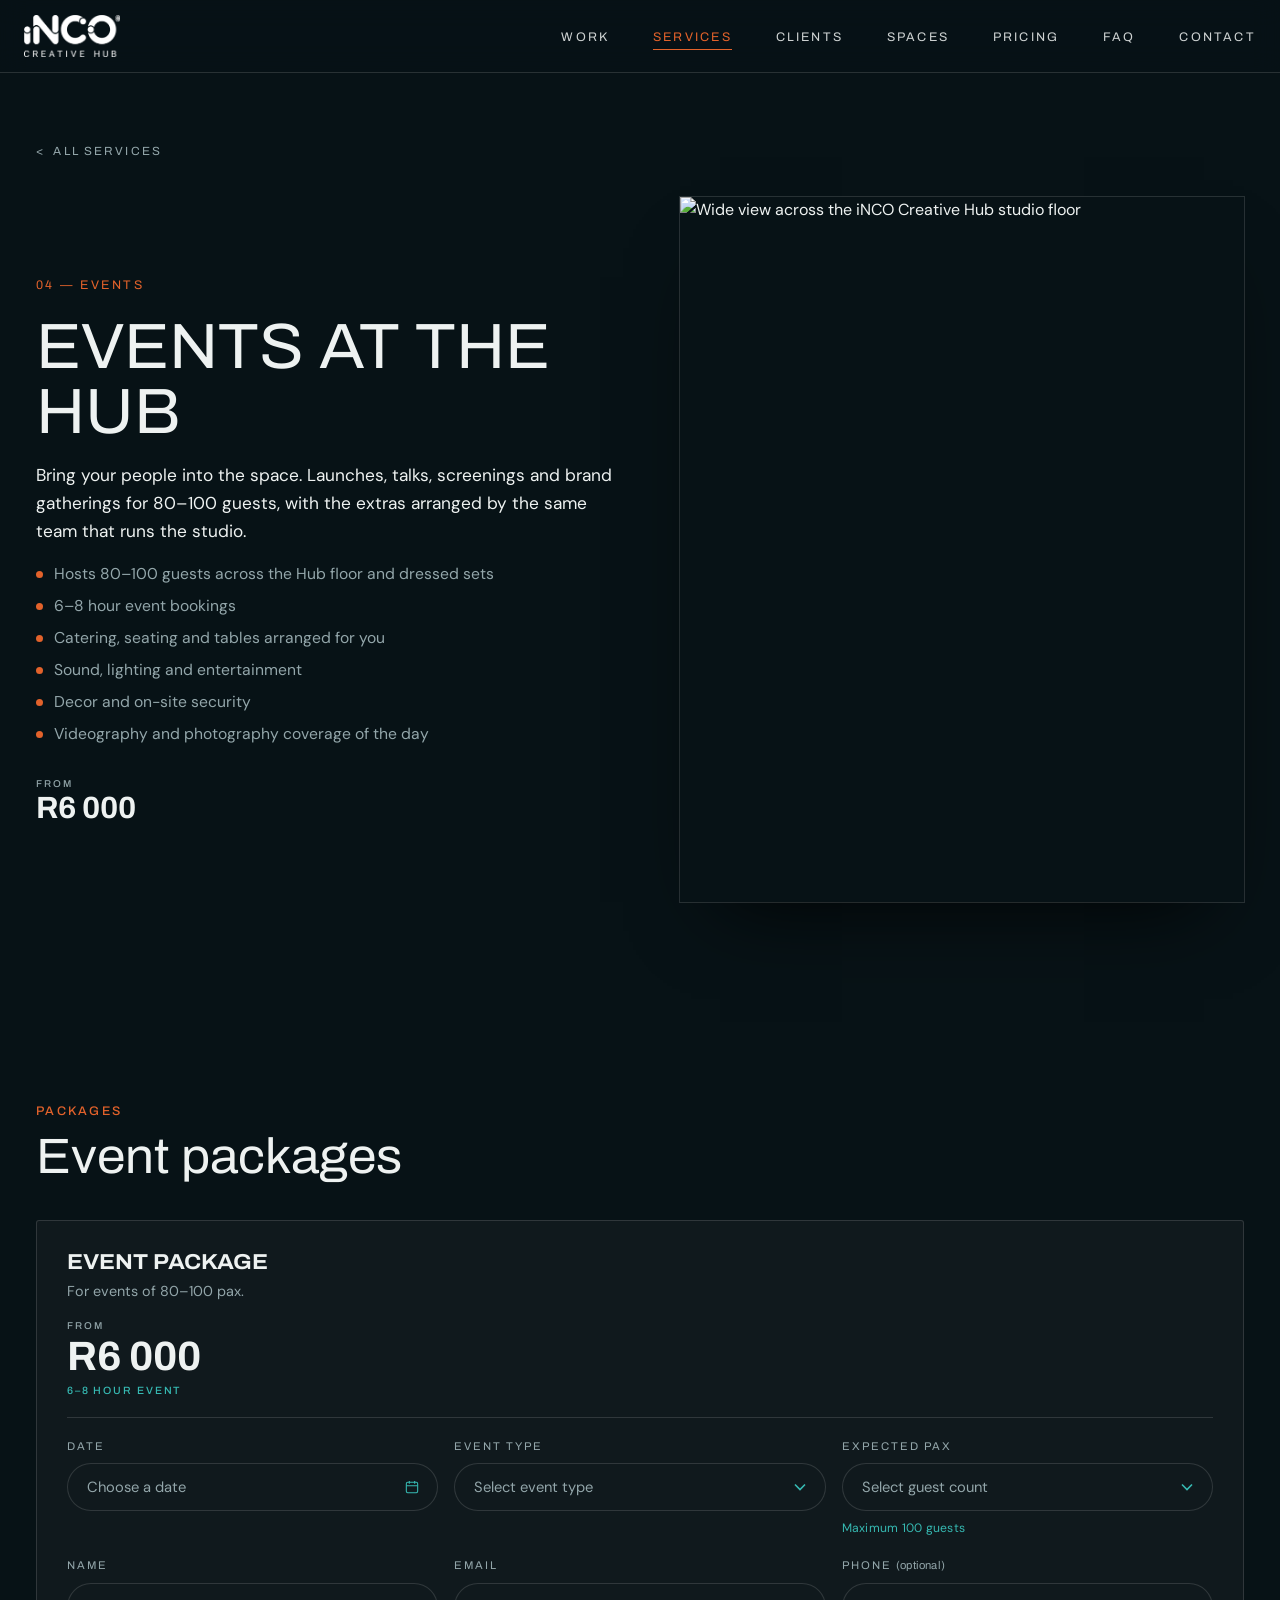
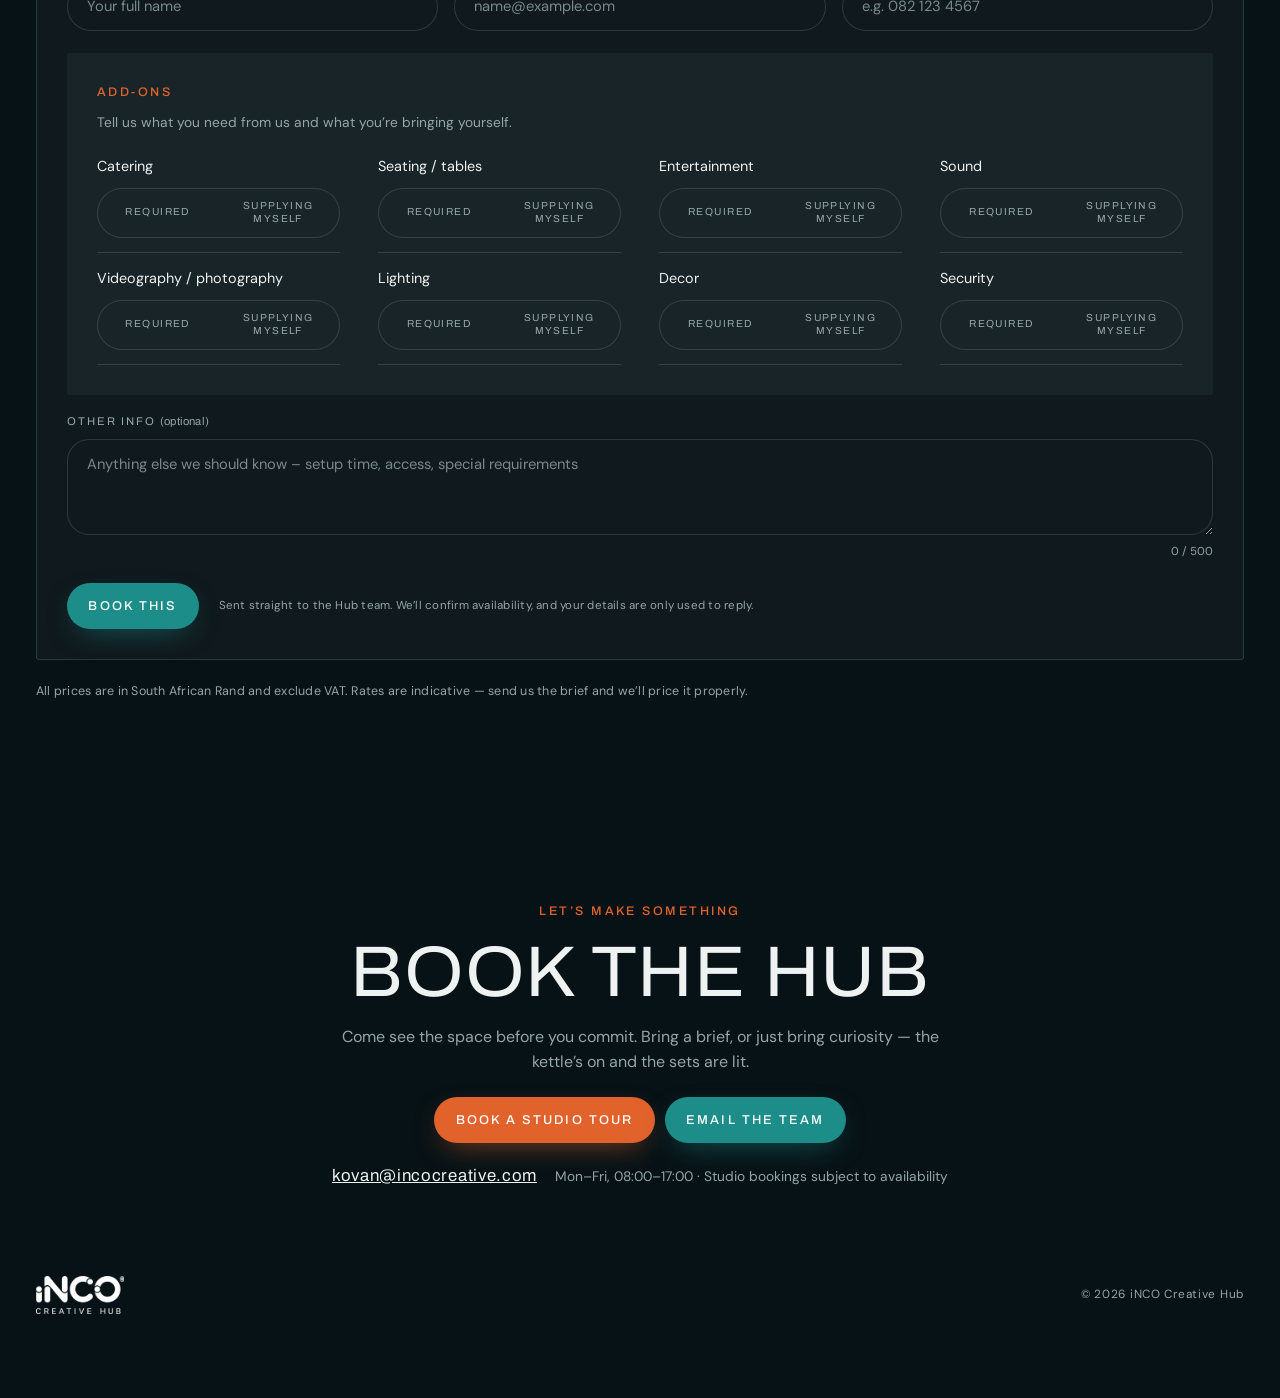
==== commit b17fd545: "Regenerate service pages without the hero buttons" ====
--- a/events.html
+++ b/events.html
@@ -52,7 +52,7 @@
           <h1 id="svcTitle">Events at the Hub</h1>
           <p>Bring your people into the space. Launches, talks, screenings and brand gatherings for 80–100 guests, with the extras arranged by the same team that runs the studio.</p>
           <ul class="pg-list"><li>Hosts 80–100 guests across the Hub floor and dressed sets</li><li>6–8 hour event bookings</li><li>Catering, seating and tables arranged for you</li><li>Sound, lighting and entertainment</li><li>Decor and on-site security</li><li>Videography and photography coverage of the day</li></ul>
-          <div class="pg-foot"><p class="pg-from"><small>From</small>R6 000</p><div class="svcpage__btns"><a class="btn btn--teal" href="#packages">See packages</a><button class="btn btn--ghost" type="button" data-enquire="Events" aria-haspopup="dialog">Make an enquiry</button></div></div>
+          <div class="pg-foot"><p class="pg-from"><small>From</small>R6 000</p></div>
         </div>
         <figure class="svcpage__img"><img src="https://incocreative.com/wp-content/uploads/2026/09/inco-hub-space.jpg" alt="Wide view across the iNCO Creative Hub studio floor" loading="eager" fetchpriority="high"></figure>
       </div>
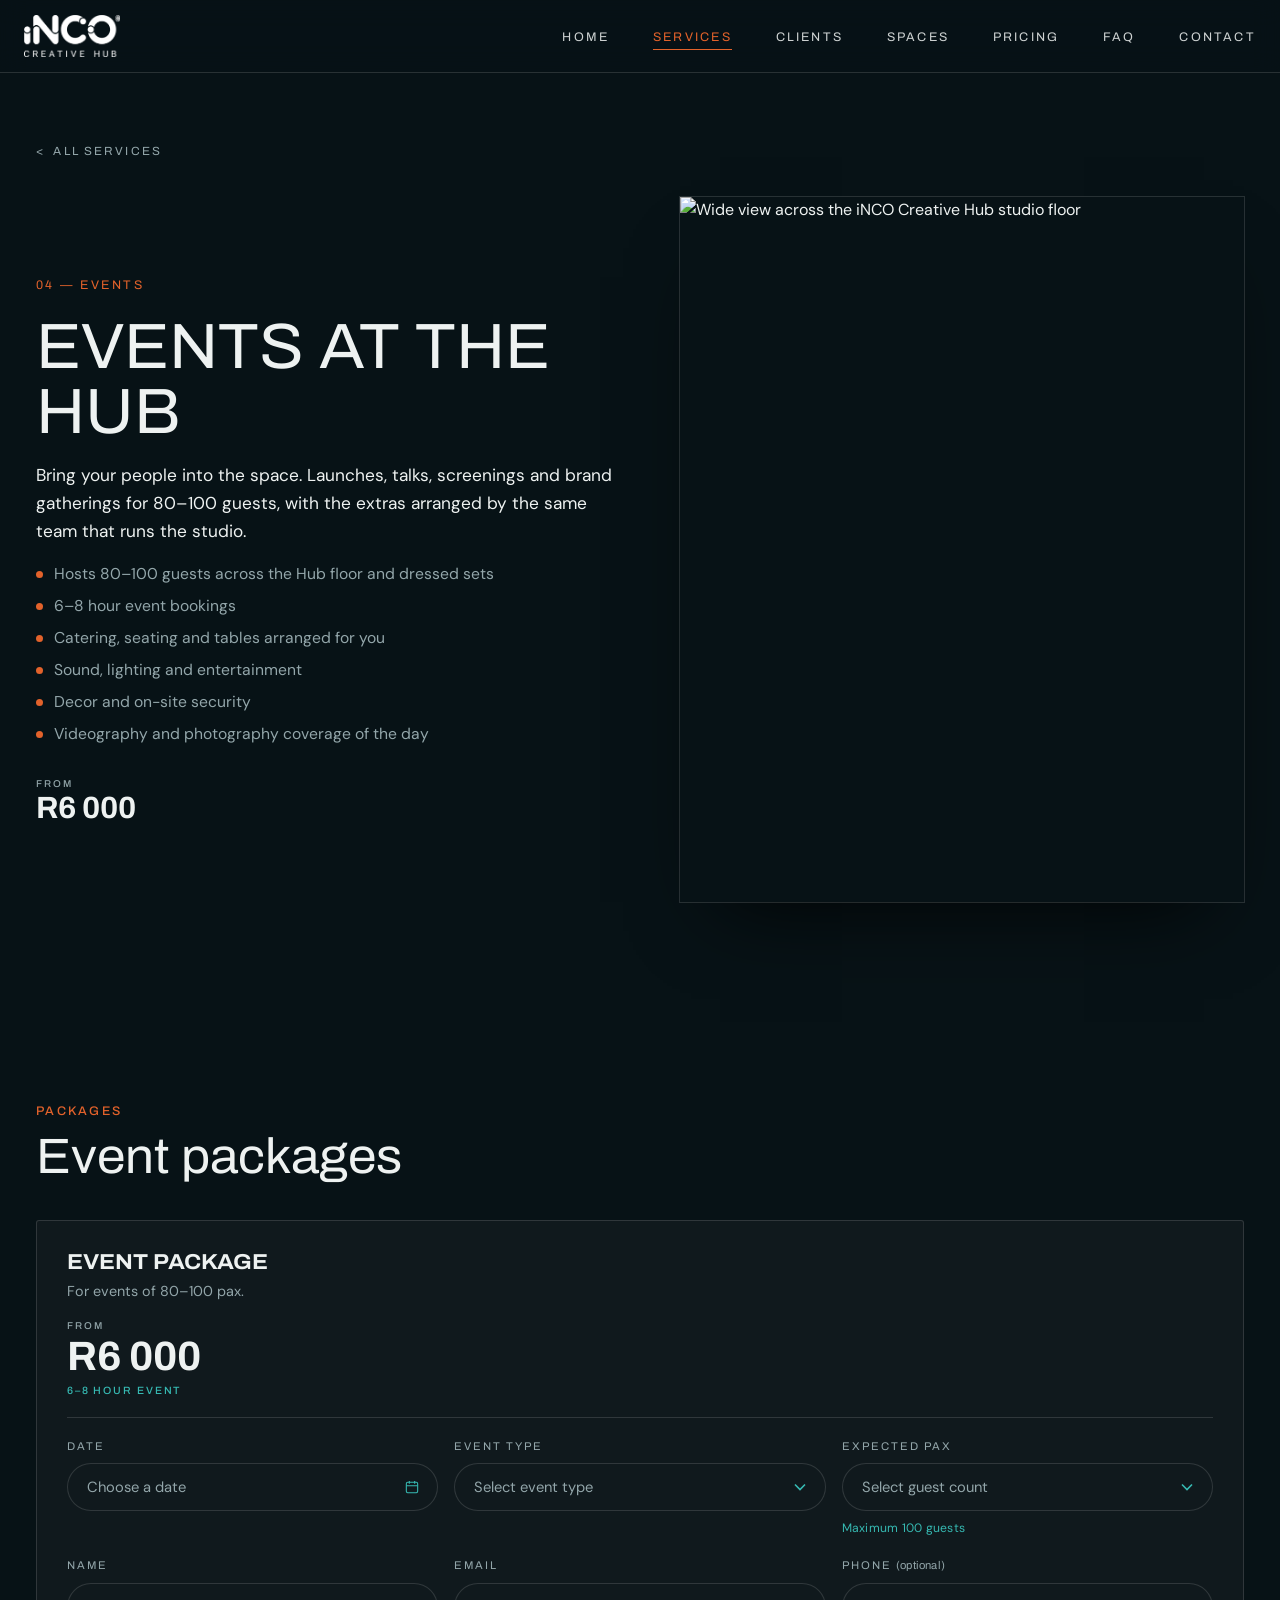
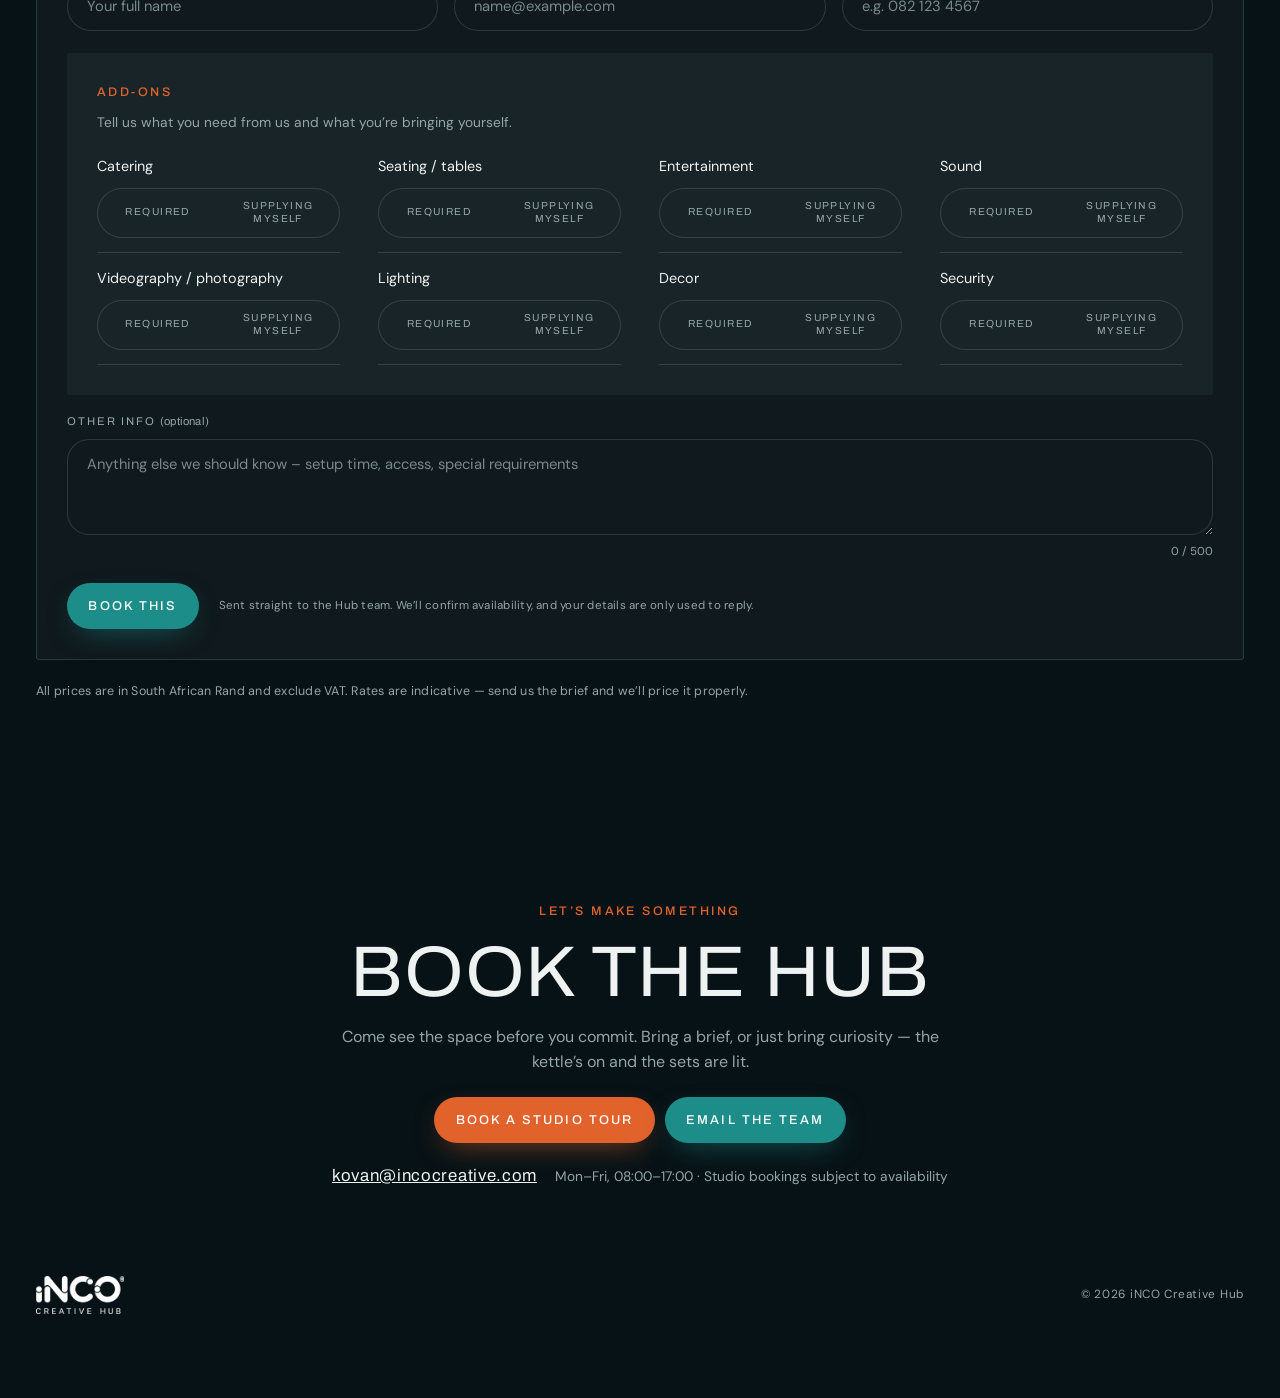
==== commit 6083d869: "Menu: Work becomes Home (links to the home page)" ====
--- a/events.html
+++ b/events.html
@@ -25,13 +25,14 @@
     <a class="nav__logo" href="index.html" aria-label="iNCO Creative Hub home"><img src="assets/img/inco-creative-hub-logo.png" alt="iNCO Creative Hub" width="840" height="362"></a>
     <button class="nav__menu" id="menuBtn" aria-expanded="false" aria-controls="navLinks">MENU</button>
     <ul class="nav__links" id="navLinks">
-      <li><a href="index.html#work" data-spy="work">WORK</a></li>
+      <li><a href="index.html" data-spy="home">HOME</a></li>
       <li class="has-sub"><a href="index.html#services" data-spy="services" class="is-active">SERVICES</a>
         <ul class="nav__sub" aria-label="Services">
           <li><a href="vodcasting.html">Vodcasting</a></li>
           <li><a href="videography.html">Videography</a></li>
           <li><a href="photography.html">Photography</a></li>
           <li><a href="events.html" aria-current="page">Events</a></li>
+          <li><a href="studio-hire.html">Studio Hire</a></li>
         </ul>
       </li>
       <li><a href="index.html#clients" data-spy="clients">CLIENTS</a></li>
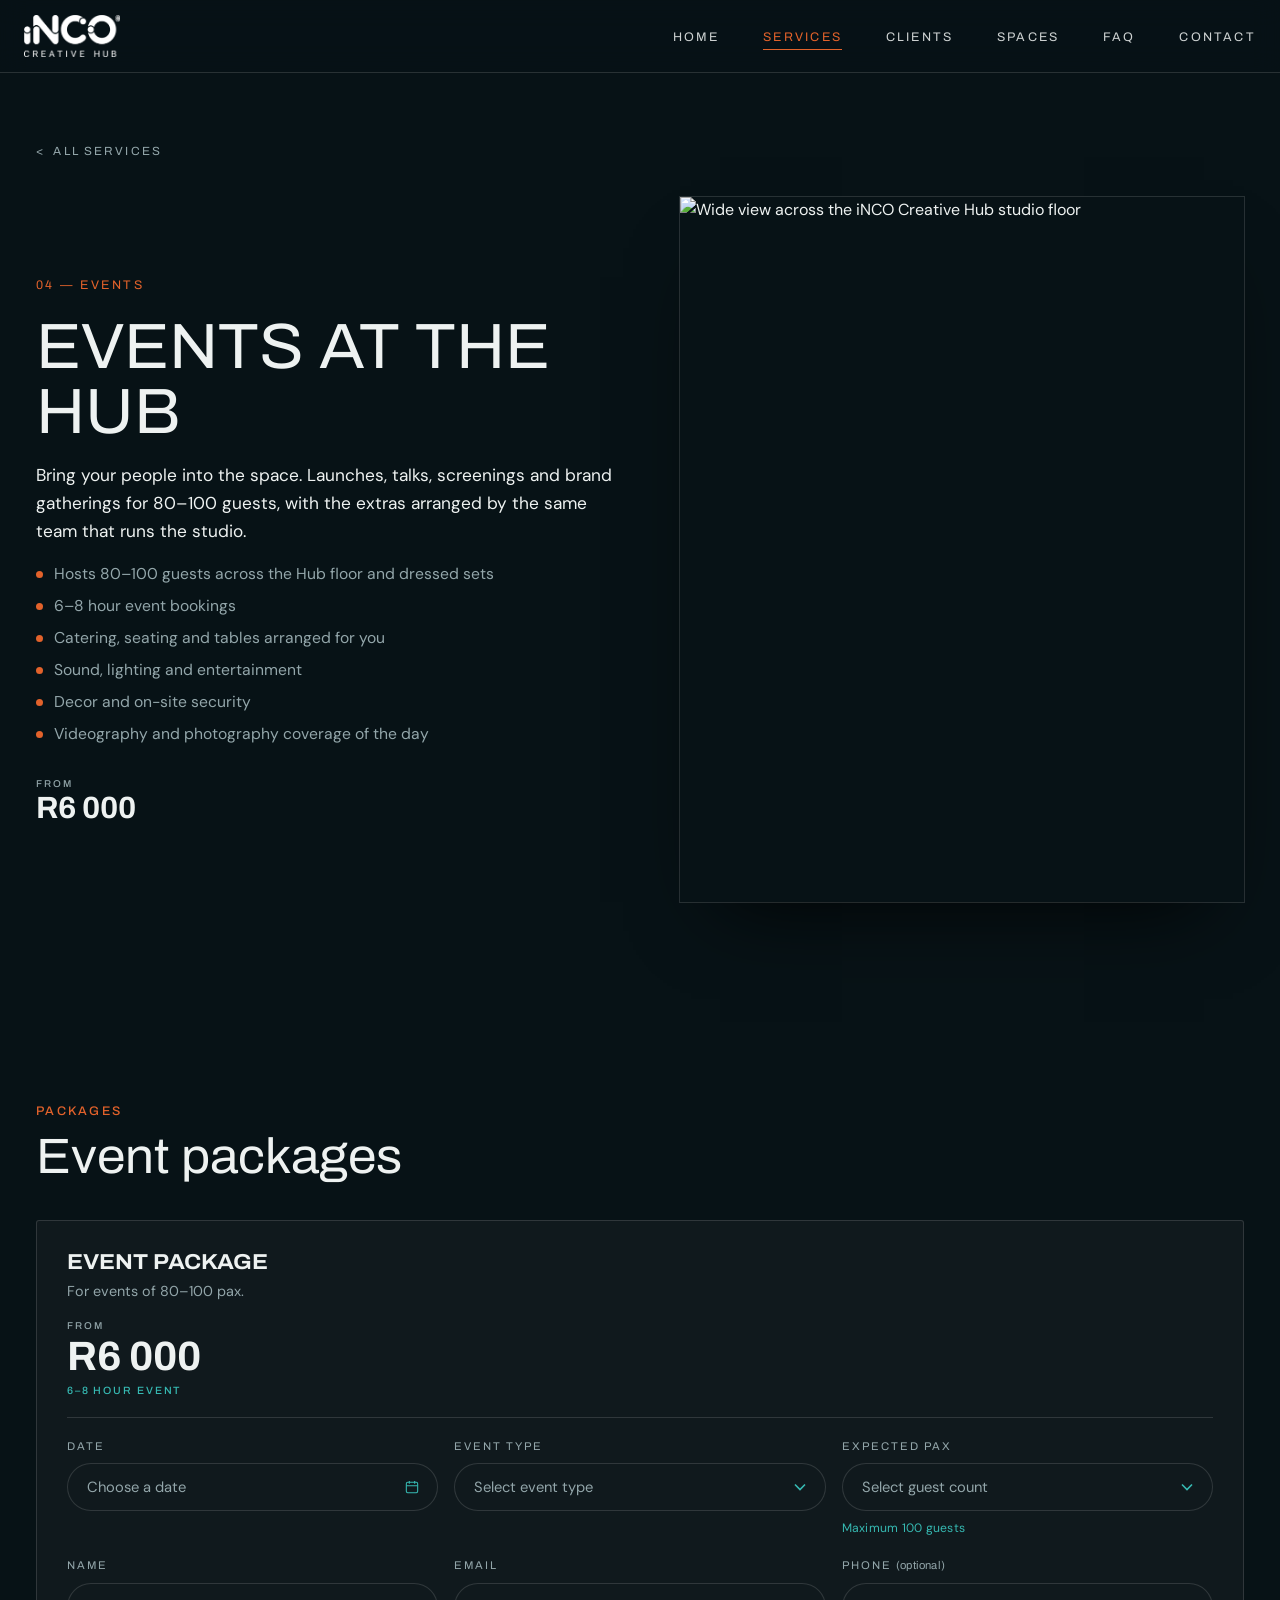
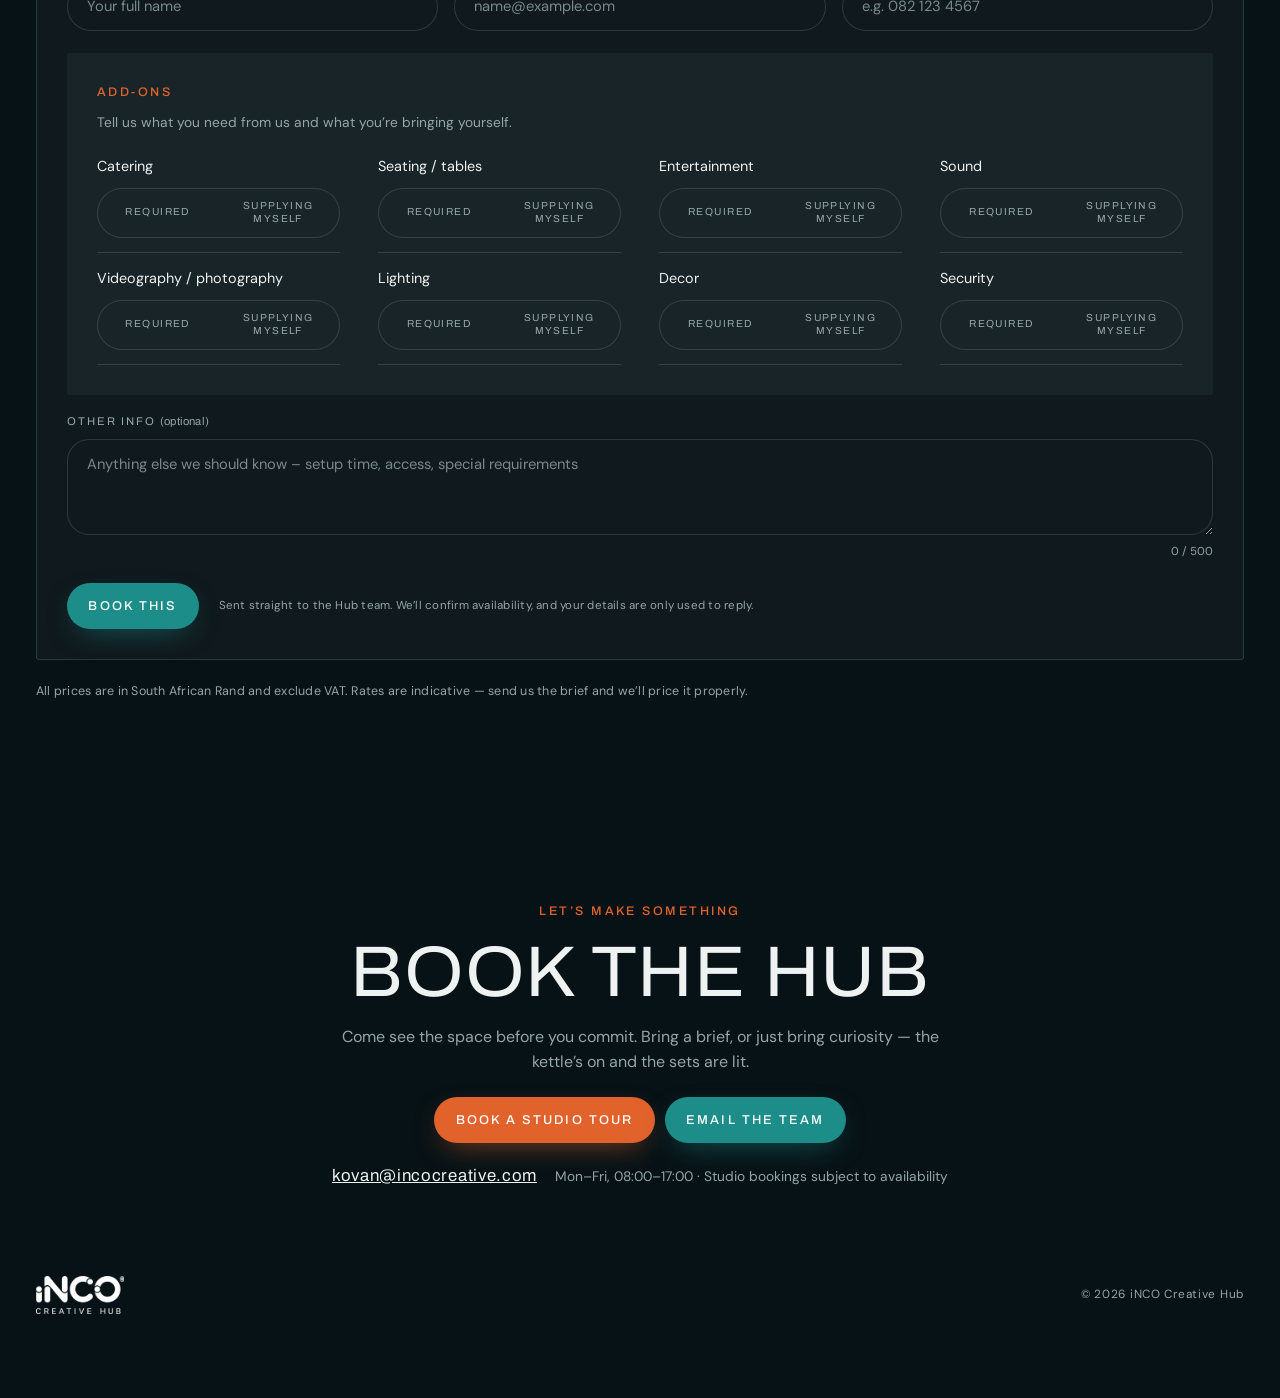
==== commit f09580a2: "Remove Rates & packages section and Pricing menu link (packages stay on service pages)" ====
--- a/events.html
+++ b/events.html
@@ -37,7 +37,6 @@
       </li>
       <li><a href="index.html#clients" data-spy="clients">CLIENTS</a></li>
       <li><a href="index.html#spaces" data-spy="spaces">SPACES</a></li>
-      <li><a href="index.html#pricing" data-spy="pricing">PRICING</a></li>
       <li><a href="index.html#faq" data-spy="faq">FAQ</a></li>
       <li><a href="index.html#contact" data-spy="contact">CONTACT</a></li>
     </ul>
